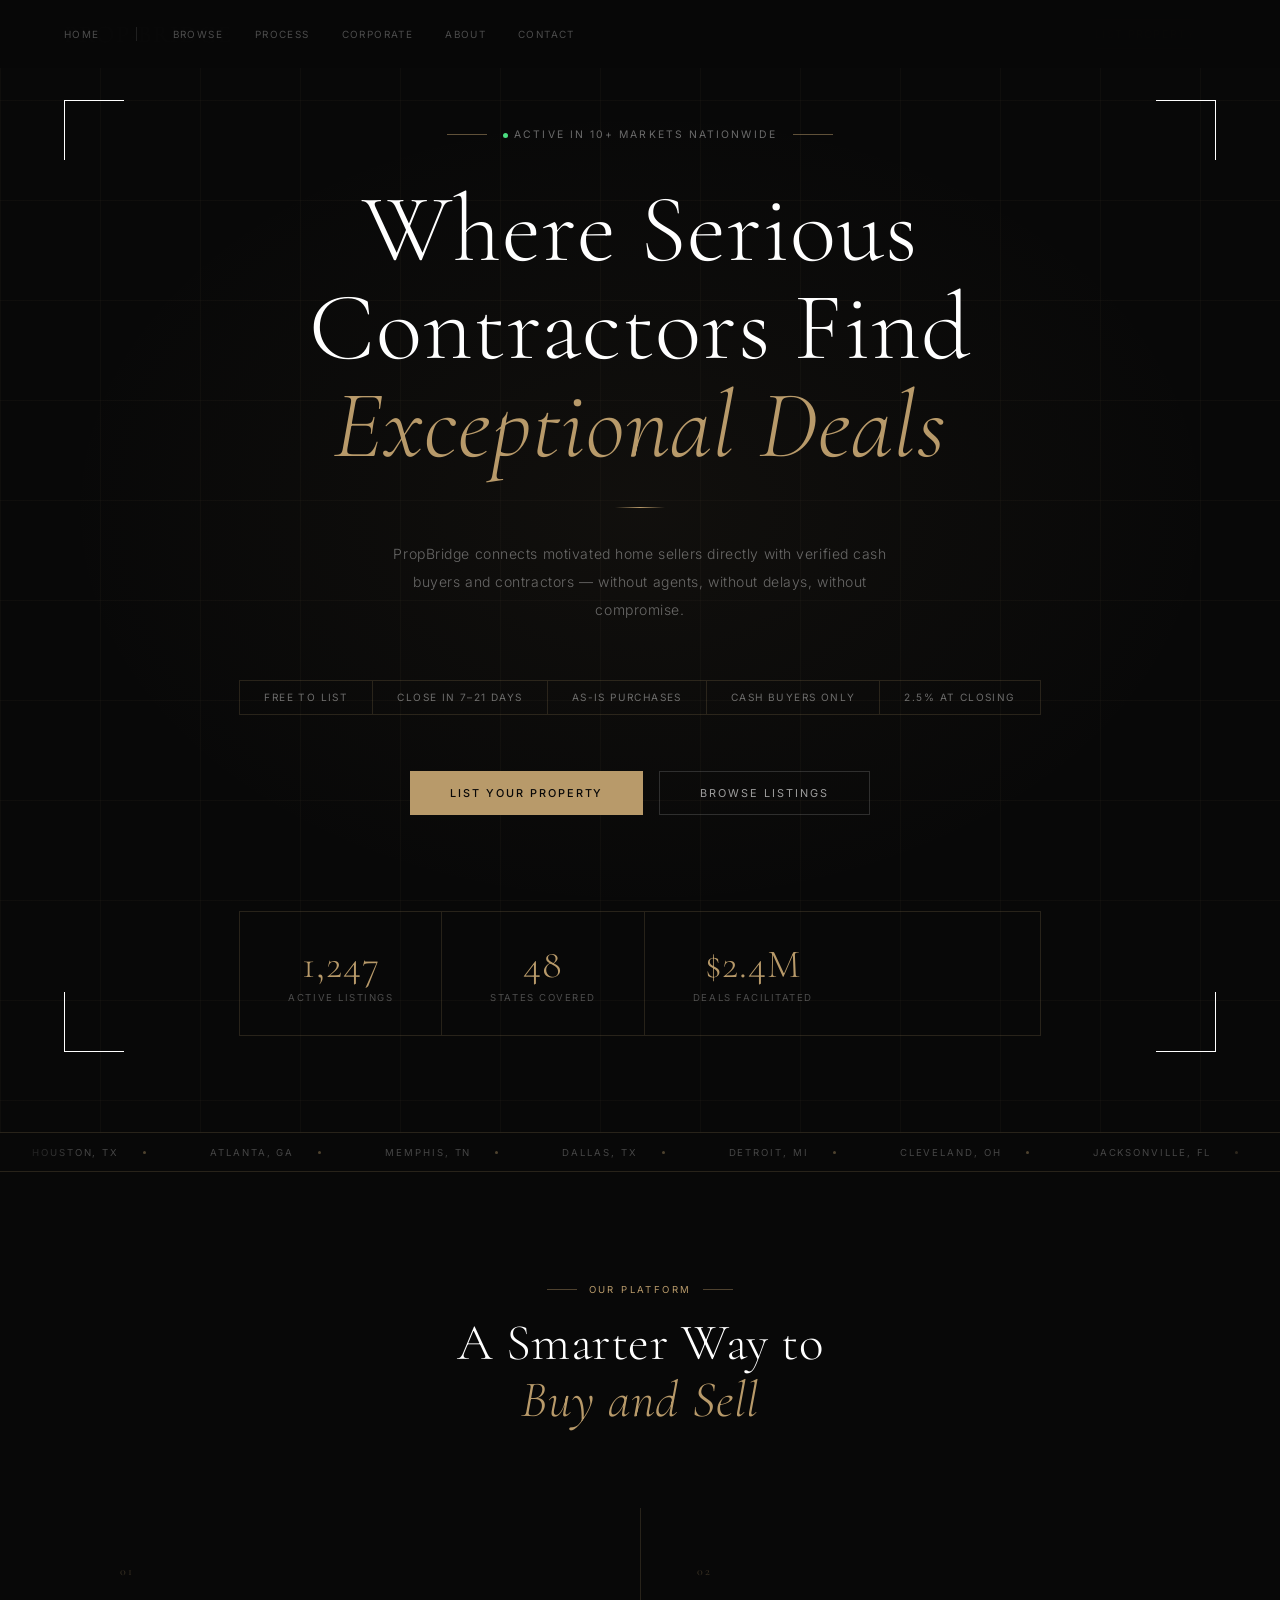
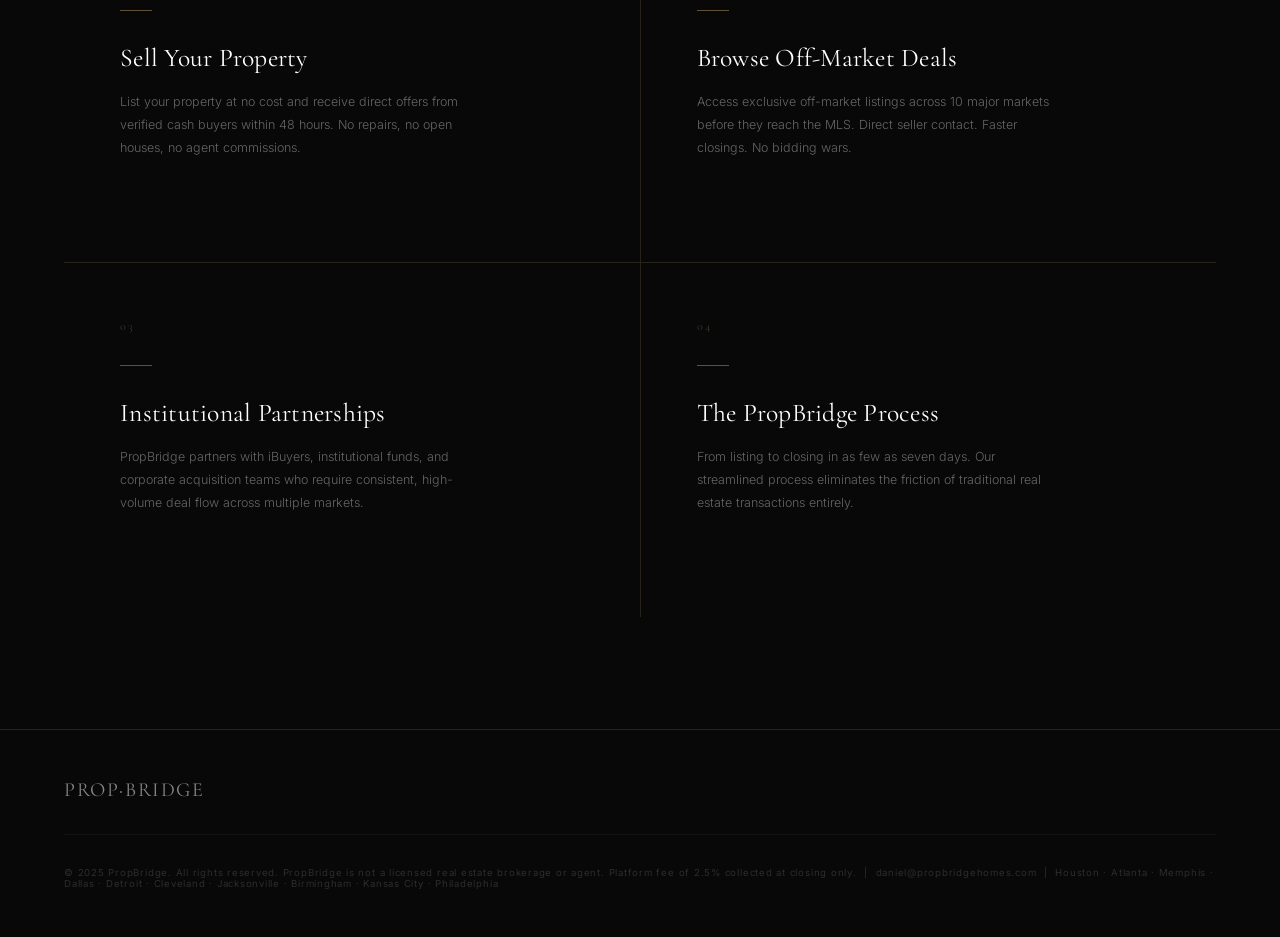
==== index.html @ faf790b8 "Add files via upload" ====
<!DOCTYPE html>
<html lang="en">
<head>
<meta charset="UTF-8">
<meta name="viewport" content="width=device-width, initial-scale=1.0">
<title>PropBridge — Off-Market Properties | Cash Buyers & Contractors</title>
<meta name="description" content="PropBridge connects motivated home sellers with verified cash buyers and contractors nationwide. No agent fees. Close in 7-21 days. Free to list.">
<link rel="icon" type="image/svg+xml" href="/favicon.svg">
<link href="https://fonts.googleapis.com/css2?family=Cormorant+Garamond:ital,wght@0,300;0,400;0,500;0,600;1,300;1,400;1,500&family=Inter:wght@300;400;500&display=swap" rel="stylesheet">
<style>
*{margin:0;padding:0;box-sizing:border-box}
:root{
  --ink:#080808;
  --ink2:#111111;
  --gold:#B89A6A;
  --gold2:#D4B483;
  --gold3:#8A6F48;
  --white:#FFFFFF;
  --offwhite:#F8F6F2;
  --stone:#E8E4DC;
  --muted:#6B6560;
  --border:rgba(184,154,106,0.18);
  --border2:rgba(255,255,255,0.07);
  --ff-h:'Cormorant Garamond',Georgia,serif;
  --ff-b:'Inter',system-ui,sans-serif;
}
html{scroll-behavior:smooth}
body{background:var(--ink);color:var(--white);font-family:var(--ff-b);overflow-x:hidden;min-height:100vh;-webkit-font-smoothing:antialiased}

/* ── NAV ─────────────────────────────────────── */
nav{position:fixed;top:0;left:0;right:0;z-index:100;height:68px;display:flex;align-items:center;padding:0 5%;background:rgba(8,8,8,0.96);backdrop-filter:blur(20px);-webkit-backdrop-filter:blur(20px)}
.nav-inner{max-width:1280px;margin:0 auto;width:100%;display:flex;align-items:center;justify-content:space-between}
.logo{font-family:var(--ff-h);font-size:1.5rem;font-weight:400;color:var(--white);letter-spacing:0.08em;text-decoration:none;text-transform:uppercase}
.logo-dot{color:var(--gold)}
.nav-links{display:flex;align-items:center;gap:0}
.nav-links a{color:rgba(255,255,255,0.45);font-size:0.68rem;font-weight:400;text-decoration:none;padding:0.5rem 1rem;letter-spacing:0.12em;text-transform:uppercase;transition:color 0.3s}
.nav-links a:hover{color:rgba(255,255,255,0.85)}
.nav-divider{width:1px;height:14px;background:rgba(255,255,255,0.1);margin:0 0.25rem}
.nav-cta{background:transparent!important;color:var(--gold)!important;border:1px solid rgba(184,154,106,0.4);padding:0.45rem 1.25rem!important;letter-spacing:0.12em!important;transition:all 0.3s!important;border-radius:0!important}
.nav-cta:hover{background:rgba(184,154,106,0.08)!important;border-color:var(--gold)!important;color:var(--gold2)!important}

/* ── HERO ─────────────────────────────────────── */
.hero{min-height:100vh;display:flex;flex-direction:column;align-items:center;justify-content:center;padding:8rem 5% 6rem;position:relative;overflow:hidden;text-align:center}
.hero-bg{position:absolute;inset:0;background:radial-gradient(ellipse 70% 55% at 50% 45%,rgba(184,154,106,0.05) 0%,transparent 65%)}
/* Subtle grid */
.hero-grid{position:absolute;inset:0;opacity:1;background-image:linear-gradient(rgba(184,154,106,0.04) 1px,transparent 1px),linear-gradient(90deg,rgba(184,154,106,0.04) 1px,transparent 1px);background-size:100px 100px}
/* Corner ornaments */
.corner{position:absolute;width:60px;height:60px;border-color:rgba(184,154,106,0.2)}
.corner-tl{top:100px;left:5%;border-top:1px solid;border-left:1px solid}
.corner-tr{top:100px;right:5%;border-top:1px solid;border-right:1px solid}
.corner-bl{bottom:80px;left:5%;border-bottom:1px solid;border-left:1px solid}
.corner-br{bottom:80px;right:5%;border-bottom:1px solid;border-right:1px solid}

.hero-content{position:relative;z-index:1;max-width:920px;margin:0 auto}
.hero-eyebrow{display:flex;align-items:center;justify-content:center;gap:16px;margin-bottom:2.5rem}
.eyebrow-line{width:40px;height:1px;background:var(--gold);opacity:0.5}
.eyebrow-text{font-size:0.65rem;font-weight:400;letter-spacing:0.2em;text-transform:uppercase;color:rgba(255,255,255,0.4)}
.live-dot{width:5px;height:5px;background:#4ade80;border-radius:50%;animation:blink 2.5s infinite;display:inline-block;margin-right:6px;vertical-align:middle}
@keyframes blink{0%,100%{opacity:1}50%{opacity:0.2}}

.hero h1{font-family:var(--ff-h);font-size:clamp(3.75rem,7.5vw,6.5rem);font-weight:300;line-height:1.02;color:var(--white);letter-spacing:0.01em;margin-bottom:2rem}
.hero h1 em{color:var(--gold);font-style:italic;font-weight:300}
.hero-rule{width:50px;height:1px;background:linear-gradient(90deg,transparent,var(--gold),transparent);margin:0 auto 2rem}
.hero-sub{font-size:0.875rem;color:rgba(255,255,255,0.38);line-height:2;max-width:520px;margin:0 auto 3.5rem;font-weight:300;letter-spacing:0.04em}

.hero-attributes{display:flex;align-items:center;justify-content:center;gap:0;margin-bottom:3.5rem;border:1px solid var(--border);display:inline-flex}
.attr{padding:0.65rem 1.5rem;font-size:0.63rem;font-weight:400;letter-spacing:0.14em;text-transform:uppercase;color:rgba(255,255,255,0.4);border-right:1px solid var(--border)}
.attr:last-child{border-right:none}

.hero-ctas{display:flex;gap:1rem;justify-content:center;flex-wrap:wrap;margin-bottom:6rem}
.btn-primary{background:var(--gold);color:var(--ink);padding:0.9rem 2.5rem;font-size:0.68rem;font-weight:500;letter-spacing:0.18em;text-transform:uppercase;border:none;cursor:pointer;font-family:var(--ff-b);transition:all 0.3s;text-decoration:none;display:inline-block}
.btn-primary:hover{background:var(--gold2)}
.btn-secondary{background:transparent;color:rgba(255,255,255,0.6);padding:0.9rem 2.5rem;font-size:0.68rem;font-weight:400;letter-spacing:0.18em;text-transform:uppercase;border:1px solid rgba(255,255,255,0.15);cursor:pointer;font-family:var(--ff-b);transition:all 0.3s;text-decoration:none;display:inline-block}
.btn-secondary:hover{color:var(--white);border-color:rgba(255,255,255,0.35)}

.hero-stats{display:flex;gap:0;border:1px solid var(--border)}
.stat{padding:2rem 3rem;border-right:1px solid var(--border);text-align:center}
.stat:last-child{border-right:none}
.stat-n{font-family:var(--ff-h);font-size:2.5rem;font-weight:300;color:var(--gold);line-height:1;letter-spacing:0.02em}
.stat-l{font-size:0.6rem;font-weight:400;letter-spacing:0.16em;text-transform:uppercase;color:rgba(255,255,255,0.28);margin-top:8px}

/* ── MARQUEE STRIP ────────────────────────────── */
.marquee-wrap{border-top:1px solid var(--border);border-bottom:1px solid var(--border);padding:0.85rem 0;overflow:hidden;position:relative}
.marquee-wrap::before,.marquee-wrap::after{content:'';position:absolute;top:0;bottom:0;width:80px;z-index:2}
.marquee-wrap::before{left:0;background:linear-gradient(90deg,var(--ink),transparent)}
.marquee-wrap::after{right:0;background:linear-gradient(-90deg,var(--ink),transparent)}
.marquee-track{display:flex;gap:0;animation:marquee 30s linear infinite;width:max-content}
@keyframes marquee{from{transform:translateX(0)}to{transform:translateX(-50%)}}
.marquee-item{padding:0 2rem;font-size:0.6rem;letter-spacing:0.2em;text-transform:uppercase;color:rgba(255,255,255,0.25);display:flex;align-items:center;gap:1.5rem;white-space:nowrap}
.marquee-sep{width:3px;height:3px;background:var(--gold);border-radius:50%;opacity:0.4}

/* ── SERVICES (replacing emoji cards) ────────── */
.services{padding:7rem 5%}
.services-inner{max-width:1280px;margin:0 auto}
.section-header{text-align:center;margin-bottom:5rem}
.section-overline{font-size:0.6rem;letter-spacing:0.25em;text-transform:uppercase;color:var(--gold);margin-bottom:1.25rem;display:flex;align-items:center;justify-content:center;gap:12px}
.section-overline::before,.section-overline::after{content:'';width:30px;height:1px;background:var(--gold);opacity:0.4}
.section-title{font-family:var(--ff-h);font-size:clamp(2.25rem,4vw,3.25rem);font-weight:300;line-height:1.1;letter-spacing:0.01em;color:var(--white)}
.section-title em{color:var(--gold);font-style:italic}

.services-grid{display:grid;grid-template-columns:repeat(2,1fr);gap:1px;background:var(--border)}
.service-card{background:var(--ink);padding:3.5rem;position:relative;overflow:hidden;transition:background 0.4s;text-decoration:none;display:block}
.service-card::before{content:'';position:absolute;top:0;left:0;right:0;height:1px;background:linear-gradient(90deg,transparent,var(--gold),transparent);opacity:0;transition:opacity 0.4s}
.service-card:hover{background:rgba(184,154,106,0.04)}
.service-card:hover::before{opacity:1}
.service-number{font-family:var(--ff-h);font-size:0.75rem;font-weight:400;letter-spacing:0.2em;color:rgba(184,154,106,0.3);margin-bottom:2rem;display:block}
.service-icon-line{width:32px;height:1px;background:var(--gold);margin-bottom:2rem;opacity:0.5;transition:width 0.4s}
.service-card:hover .service-icon-line{width:56px}
.service-card h3{font-family:var(--ff-h);font-size:1.6rem;font-weight:400;color:var(--white);margin-bottom:1rem;letter-spacing:0.01em;line-height:1.2}
.service-card p{font-size:0.78rem;color:rgba(255,255,255,0.38);line-height:1.85;font-weight:300;max-width:360px}
.service-link{display:inline-flex;align-items:center;gap:8px;margin-top:2rem;font-size:0.62rem;letter-spacing:0.18em;text-transform:uppercase;color:var(--gold);opacity:0;transform:translateX(-8px);transition:all 0.3s}
.service-card:hover .service-link{opacity:1;transform:none}
.service-link-arrow{font-size:0.7rem;transition:transform 0.3s}
.service-card:hover .service-link-arrow{transform:translateX(4px)}

/* ── FOOTER ───────────────────────────────────── */
footer{border-top:1px solid var(--border);padding:3rem 5%}
.footer-inner{max-width:1280px;margin:0 auto;display:flex;align-items:center;justify-content:space-between;flex-wrap:wrap;gap:2rem}
.footer-logo{font-family:var(--ff-h);font-size:1.25rem;font-weight:400;color:rgba(255,255,255,0.5);letter-spacing:0.08em;text-transform:uppercase}
.footer-logo span{color:var(--gold)}
.footer-nav{display:flex;gap:2rem;flex-wrap:wrap}
.footer-nav a{font-size:0.62rem;letter-spacing:0.14em;text-transform:uppercase;color:rgba(255,255,255,0.28);text-decoration:none;transition:color 0.3s}
.footer-nav a:hover{color:rgba(255,255,255,0.6)}
.footer-legal{width:100%;font-size:0.6rem;letter-spacing:0.08em;color:rgba(255,255,255,0.15);padding-top:2rem;border-top:1px solid rgba(255,255,255,0.04)}

/* ── MODAL ────────────────────────────────────── */
.overlay{display:none;position:fixed;inset:0;background:rgba(0,0,0,0.85);z-index:500;align-items:center;justify-content:center;padding:1rem;backdrop-filter:blur(4px)}
.overlay.open{display:flex}
.modal{background:var(--ink2);border:1px solid var(--border);padding:3rem;max-width:540px;width:100%;max-height:90vh;overflow-y:auto;position:relative}
.modal-header{margin-bottom:2rem;padding-bottom:1.5rem;border-bottom:1px solid var(--border)}
.modal h2{font-family:var(--ff-h);font-size:1.85rem;font-weight:300;color:var(--white);letter-spacing:0.02em;margin-bottom:0.35rem}
.modal .sub{font-size:0.72rem;color:rgba(255,255,255,0.3);letter-spacing:0.06em}
.xbtn{position:absolute;top:1.5rem;right:1.5rem;background:none;border:1px solid rgba(255,255,255,0.1);color:rgba(255,255,255,0.4);cursor:pointer;font-size:1rem;width:32px;height:32px;display:flex;align-items:center;justify-content:center;transition:all 0.2s}
.xbtn:hover{border-color:rgba(255,255,255,0.25);color:rgba(255,255,255,0.7)}
.fee-note{background:rgba(184,154,106,0.06);border-left:2px solid var(--gold);padding:0.85rem 1.1rem;margin-bottom:2rem;font-size:0.75rem;color:rgba(255,255,255,0.45);line-height:1.7;letter-spacing:0.02em}
.fee-note strong{color:var(--gold)}
.fgroup{margin-bottom:1.1rem}
.fgroup label{display:block;font-size:0.6rem;font-weight:500;text-transform:uppercase;letter-spacing:0.14em;color:rgba(255,255,255,0.3);margin-bottom:0.45rem}
.fgroup input,.fgroup select,.fgroup textarea{width:100%;padding:0.75rem 1rem;background:transparent;border:1px solid rgba(255,255,255,0.1);color:var(--white);font-family:var(--ff-b);font-size:0.82rem;font-weight:300;outline:none;transition:border-color 0.3s;letter-spacing:0.02em}
.fgroup input:focus,.fgroup select:focus,.fgroup textarea:focus{border-color:rgba(184,154,106,0.5)}
.fgroup input::placeholder{color:rgba(255,255,255,0.2)}
.fgroup select option{background:var(--ink2)}
.fgrow{display:grid;grid-template-columns:1fr 1fr;gap:0.75rem}
.modal-submit{width:100%;background:var(--gold);color:var(--ink);padding:0.9rem;font-size:0.65rem;font-weight:500;letter-spacing:0.2em;text-transform:uppercase;font-family:var(--ff-b);border:none;cursor:pointer;transition:background 0.3s;margin-top:0.5rem}
.modal-submit:hover{background:var(--gold2)}
.modal-success{display:none;text-align:center;padding:3rem 1rem}
.modal-success-line{width:40px;height:1px;background:var(--gold);margin:0 auto 2rem}
.modal-success h3{font-family:var(--ff-h);font-size:1.75rem;font-weight:300;margin-bottom:0.75rem;color:var(--white)}
.modal-success p{font-size:0.78rem;color:rgba(255,255,255,0.35);line-height:1.8;letter-spacing:0.03em}

/* ── TOAST ────────────────────────────────────── */
.toast{position:fixed;bottom:2rem;right:2rem;background:var(--ink2);border:1px solid var(--border);padding:1rem 1.25rem;z-index:999;display:none;max-width:280px}
.toast.show{display:block;animation:tin 0.3s ease}
@keyframes tin{from{transform:translateY(8px);opacity:0}to{transform:none;opacity:1}}
.toast-t{font-size:0.65rem;letter-spacing:0.1em;text-transform:uppercase;color:var(--gold);margin-bottom:4px}
.toast-m{font-size:0.7rem;color:rgba(255,255,255,0.35);font-weight:300}

/* ── RESPONSIVE ───────────────────────────────── */
@media(max-width:1024px){
  .services-grid{grid-template-columns:1fr}
  .hero-stats{flex-direction:column;border:none;gap:0}
  .stat{border-right:none;border-bottom:1px solid var(--border);padding:1.5rem 2rem}
  .stat:last-child{border-bottom:none}
}
@media(max-width:768px){
  nav{padding:0 4%}
  .nav-links a:not(.nav-cta){display:none}
  .hero{padding:7rem 4% 5rem}
  .hero h1{font-size:3rem}
  .hero-attributes{flex-wrap:wrap}
  .attr{border-right:none;border-bottom:1px solid var(--border);width:50%}
  .hero-ctas{flex-direction:column;align-items:center}
  .btn-primary,.btn-secondary{width:100%;max-width:300px;text-align:center}
  .service-card{padding:2.5rem}
  .corner{display:none}
  .fgrow{grid-template-columns:1fr}
  .footer-inner{flex-direction:column;gap:1.5rem}
}
</style>
</head>
<body>

<nav>
  <div class="nav-inner">
    <a href="/" class="logo">Prop<span class="logo-dot">·</span>Bridge</a>
        <div class="nav-links">
      <a href="/" class="active">Home</a>
      <div class="nav-divider"></div>
      <a href="/listings.html">Listings</a>
      <div class="nav-divider"></div>
      <a href="/how.html">How It Works</a>
      <div class="nav-divider"></div>
      <a href="/corporate.html">Corporate</a>
      <div class="nav-divider"></div>
      <a href="/about.html">About</a>
      <div class="nav-divider"></div>
      <a href="/contact.html">Contact</a>
      <div class="nav-divider"></div>
      <a href="#" onclick="openModal();return false" class="nav-cta">List Property</a>
    </div>
  </div>
</nav>

<section class="hero">
  <div class="hero-bg"></div>
  <div class="hero-grid"></div>
  <div class="corner corner-tl"></div>
  <div class="corner corner-tr"></div>
  <div class="corner corner-bl"></div>
  <div class="corner corner-br"></div>

  <div class="hero-content">
    <div class="hero-eyebrow">
      <div class="eyebrow-line"></div>
      <span class="eyebrow-text"><span class="live-dot"></span>Active in 10+ markets nationwide</span>
      <div class="eyebrow-line"></div>
    </div>

    <h1>Where Serious<br>Contractors Find<br><em>Exceptional Deals</em></h1>

    <div class="hero-rule"></div>

    <p class="hero-sub">PropBridge connects motivated home sellers directly with verified cash buyers and contractors — without agents, without delays, without compromise.</p>

    <div class="hero-attributes">
      <div class="attr">Free to list</div>
      <div class="attr">Close in 7–21 days</div>
      <div class="attr">As-is purchases</div>
      <div class="attr">Cash buyers only</div>
      <div class="attr">2.5% at closing</div>
    </div>

    <div class="hero-ctas">
      <button class="btn-primary" onclick="openModal()">List Your Property</button>
      <a href="/listings.html" class="btn-secondary">Browse Listings</a>
    </div>

    <div class="hero-stats">
      <div class="stat"><div class="stat-n" id="c1">0</div><div class="stat-l">Active Listings</div></div>
      <div class="stat"><div class="stat-n" id="c2">0</div><div class="stat-l">States Covered</div></div>
      <div class="stat"><div class="stat-n" id="c3">$0</div><div class="stat-l">Deals Facilitated</div></div>
    </div>
  </div>
</section>

<!-- MARKETS MARQUEE -->
<div class="marquee-wrap">
  <div class="marquee-track">
    <div class="marquee-item">Houston, TX<span class="marquee-sep"></span></div>
    <div class="marquee-item">Atlanta, GA<span class="marquee-sep"></span></div>
    <div class="marquee-item">Memphis, TN<span class="marquee-sep"></span></div>
    <div class="marquee-item">Dallas, TX<span class="marquee-sep"></span></div>
    <div class="marquee-item">Detroit, MI<span class="marquee-sep"></span></div>
    <div class="marquee-item">Cleveland, OH<span class="marquee-sep"></span></div>
    <div class="marquee-item">Jacksonville, FL<span class="marquee-sep"></span></div>
    <div class="marquee-item">Birmingham, AL<span class="marquee-sep"></span></div>
    <div class="marquee-item">Kansas City, MO<span class="marquee-sep"></span></div>
    <div class="marquee-item">Philadelphia, PA<span class="marquee-sep"></span></div>
    <!-- duplicate for seamless loop -->
    <div class="marquee-item">Houston, TX<span class="marquee-sep"></span></div>
    <div class="marquee-item">Atlanta, GA<span class="marquee-sep"></span></div>
    <div class="marquee-item">Memphis, TN<span class="marquee-sep"></span></div>
    <div class="marquee-item">Dallas, TX<span class="marquee-sep"></span></div>
    <div class="marquee-item">Detroit, MI<span class="marquee-sep"></span></div>
    <div class="marquee-item">Cleveland, OH<span class="marquee-sep"></span></div>
    <div class="marquee-item">Jacksonville, FL<span class="marquee-sep"></span></div>
    <div class="marquee-item">Birmingham, AL<span class="marquee-sep"></span></div>
    <div class="marquee-item">Kansas City, MO<span class="marquee-sep"></span></div>
    <div class="marquee-item">Philadelphia, PA<span class="marquee-sep"></span></div>
  </div>
</div>

<!-- SERVICES -->
<section class="services">
  <div class="services-inner">
    <div class="section-header">
      <div class="section-overline">Our Platform</div>
      <h2 class="section-title">A Smarter Way to<br><em>Buy and Sell</em></h2>
    </div>

    <div class="services-grid">
      <a href="#" onclick="openModal();return false" class="service-card">
        <span class="service-number">01</span>
        <div class="service-icon-line"></div>
        <h3>Sell Your Property</h3>
        <p>List your property at no cost and receive direct offers from verified cash buyers within 48 hours. No repairs, no open houses, no agent commissions.</p>
        <span class="service-link">Begin listing <span class="service-link-arrow">→</span></span>
      </a>

      <a href="/listings.html" class="service-card">
        <span class="service-number">02</span>
        <div class="service-icon-line"></div>
        <h3>Browse Off-Market Deals</h3>
        <p>Access exclusive off-market listings across 10 major markets before they reach the MLS. Direct seller contact. Faster closings. No bidding wars.</p>
        <span class="service-link">View listings <span class="service-link-arrow">→</span></span>
      </a>

      <a href="/corporate.html" class="service-card">
        <span class="service-number">03</span>
        <div class="service-icon-line"></div>
        <h3>Institutional Partnerships</h3>
        <p>PropBridge partners with iBuyers, institutional funds, and corporate acquisition teams who require consistent, high-volume deal flow across multiple markets.</p>
        <span class="service-link">Explore partnership <span class="service-link-arrow">→</span></span>
      </a>

      <a href="/how.html" class="service-card">
        <span class="service-number">04</span>
        <div class="service-icon-line"></div>
        <h3>The PropBridge Process</h3>
        <p>From listing to closing in as few as seven days. Our streamlined process eliminates the friction of traditional real estate transactions entirely.</p>
        <span class="service-link">Learn more <span class="service-link-arrow">→</span></span>
      </a>
    </div>
  </div>
</section>

<footer>
  <div class="footer-inner">
    <div class="footer-logo">Prop<span>·</span>Bridge</div>
    <nav class="footer-nav">
      <a href="/" class="active">Home</a>
      <div class="nav-divider"></div>
      <a href="/listings.html">Browse</a>
      <a href="/how.html">Process</a>
      <a href="/corporate.html">Corporate</a>
      <a href="/about.html">About</a>
      <a href="/contact.html">Contact</a>
    </nav>
    <p class="footer-legal">© 2025 PropBridge. All rights reserved. PropBridge is not a licensed real estate brokerage or agent. Platform fee of 2.5% collected at closing only. &nbsp;|&nbsp; daniel@propbridgehomes.com &nbsp;|&nbsp; Houston · Atlanta · Memphis · Dallas · Detroit · Cleveland · Jacksonville · Birmingham · Kansas City · Philadelphia</p>
  </div>
</footer>

<!-- MODAL -->
<div class="overlay" id="smodal">
  <div class="modal">
    <button class="xbtn" onclick="closeModal()">×</button>
    <div id="sform">
      <div class="modal-header">
        <h2>List Your Property</h2>
        <p class="sub">Complimentary listing · Cash buyers notified within 24 hours</p>
      </div>
      <div class="fee-note">PropBridge charges <strong>no upfront fee</strong>. Our <strong>2.5% platform fee</strong> is collected at closing only — significantly below traditional agent commissions.</div>
      <div class="fgroup"><label>Full Name</label><input type="text" id="sn" placeholder="Your name"></div>
      <div class="fgroup"><label>Email Address</label><input type="email" id="se" placeholder="your@email.com"></div>
      <div class="fgroup"><label>Phone Number</label><input type="tel" id="sp" placeholder="(555) 000-0000"></div>
      <div class="fgroup"><label>Property Address</label><input type="text" id="sa" placeholder="123 Main St, Houston, TX 77001"></div>
      <div class="fgrow">
        <div class="fgroup"><label>Asking Price</label><input type="text" id="sq" placeholder="$250,000"></div>
        <div class="fgroup"><label>Property Type</label>
          <select id="st"><option value="single_family">Single Family Home</option><option value="apartment_complex">Apartment Complex</option><option value="duplex">Duplex / Triplex</option><option value="multi_family">Multi-Family</option><option value="condo">Condo / Townhouse</option><option value="land">Land / Lot</option><option value="commercial">Commercial</option></select>
        </div>
      </div>
      <div class="fgrow">
        <div class="fgroup"><label>Bedrooms</label><input type="number" id="sb" placeholder="3" min="0"></div>
        <div class="fgroup"><label>Bathrooms</label><input type="number" id="sba" placeholder="2" min="0" step="0.5"></div>
      </div>
      <div class="fgroup"><label>Selling Timeline</label>
        <select id="stl"><option value="asap">As Soon As Possible</option><option value="1_3_months">1–3 Months</option><option value="3_6_months">3–6 Months</option><option value="flexible">Flexible</option></select>
      </div>
      <div class="fgroup"><label>Additional Notes</label><textarea id="sno" rows="2" placeholder="Property condition, reason for selling, any relevant details..."></textarea></div>
      <button class="modal-submit" id="sbtn" onclick="submitListing()">Submit Listing</button>
    </div>
    <div class="modal-success" id="ssucc">
      <div class="modal-success-line"></div>
      <h3>Listing Received</h3>
      <p>Your property is now live on PropBridge. Verified cash buyers in your area have been notified. Expect inquiries within 24–48 hours.</p>
    </div>
  </div>
</div>

<div class="toast" id="toast"><div class="toast-t" id="tt"></div><div class="toast-m" id="tm"></div></div>

<script>
const BE='https://propbridge-backend-production.up.railway.app';

function num(el,target,prefix=''){
  let c=0,i=target/60;
  const t=setInterval(()=>{
    c=Math.min(c+i,target);
    if(prefix==='$'){el.textContent=c>=1e6?'$'+(c/1e6).toFixed(1)+'M':c>=1e3?'$'+Math.floor(c/1e3)+'K':'$'+Math.floor(c)}
    else{el.textContent=Math.floor(c).toLocaleString()}
    if(c>=target)clearInterval(t);
  },16);
}

function openModal(){document.getElementById('smodal').classList.add('open')}
function closeModal(){document.getElementById('smodal').classList.remove('open')}
document.getElementById('smodal').addEventListener('click',e=>{if(e.target===document.getElementById('smodal'))closeModal()});

async function submitListing(){
  const n=document.getElementById('sn').value.trim();
  const e=document.getElementById('se').value.trim();
  const a=document.getElementById('sa').value.trim();
  const p=document.getElementById('sq').value.replace(/[^0-9]/g,'');
  if(!n||!e||!a||!p){alert('Please complete all required fields.');return}
  const btn=document.getElementById('sbtn');btn.textContent='Submitting...';btn.disabled=true;
  const pts=a.split(',');
  try{await fetch(BE+'/api/listings',{method:'POST',headers:{'Content-Type':'application/json'},body:JSON.stringify({seller_name:n,seller_email:e,seller_phone:document.getElementById('sp').value,address:pts[0]?.trim()||a,city:pts[1]?.trim()||'',state:pts[2]?.trim().split(' ')[0]||'',zip:pts[2]?.trim().split(' ')[1]||'',price:p,property_type:document.getElementById('st').value,bedrooms:document.getElementById('sb').value,bathrooms:document.getElementById('sba').value,timeline:document.getElementById('stl').value,notes:document.getElementById('sno').value})})}catch(err){}
  document.getElementById('sform').style.display='none';
  document.getElementById('ssucc').style.display='block';
}

const toasts=[
  {t:'New Listing · Houston, TX',m:'3BR motivated seller — $178,000'},
  {t:'Contractor Registered · Atlanta',m:'Cash buyer seeking fix & flip opportunities'},
  {t:'Transaction Closed · Memphis',m:'PropBridge facilitated a $195,000 closing'},
  {t:'New Listing · Dallas, TX',m:'4BR as-is property — immediate timeline'},
  {t:'Offer Submitted · Cleveland',m:'Verified buyer made offer on Pine St property'},
];
let ti=0;
function showToast(){
  const t=toasts[ti++%toasts.length];
  document.getElementById('tt').textContent=t.t;
  document.getElementById('tm').textContent=t.m;
  const el=document.getElementById('toast');
  el.classList.add('show');
  setTimeout(()=>el.classList.remove('show'),5000);
}

window.addEventListener('load',()=>{
  num(document.getElementById('c1'),1247);
  num(document.getElementById('c2'),48);
  num(document.getElementById('c3'),2400000,'$');
  setTimeout(()=>{showToast();setInterval(showToast,22000)},8000);
});
</script>
</body>
</html>
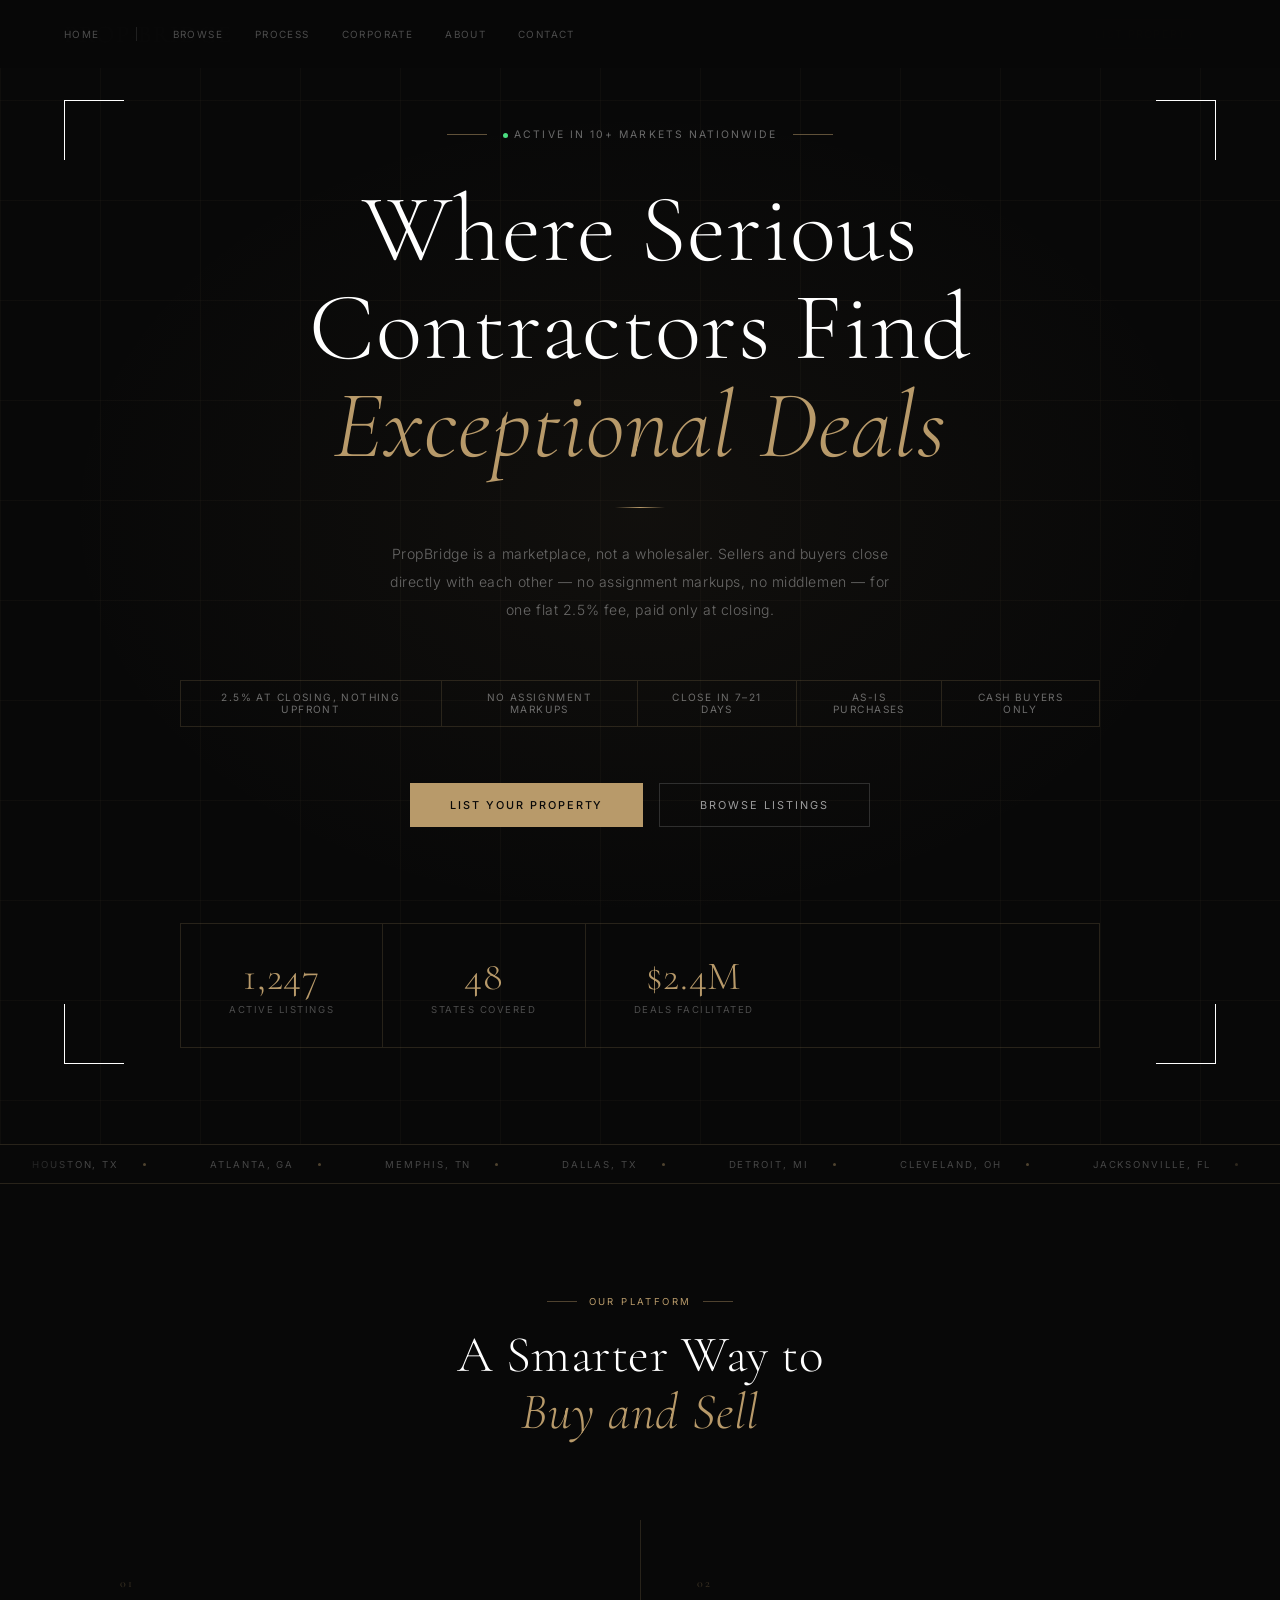
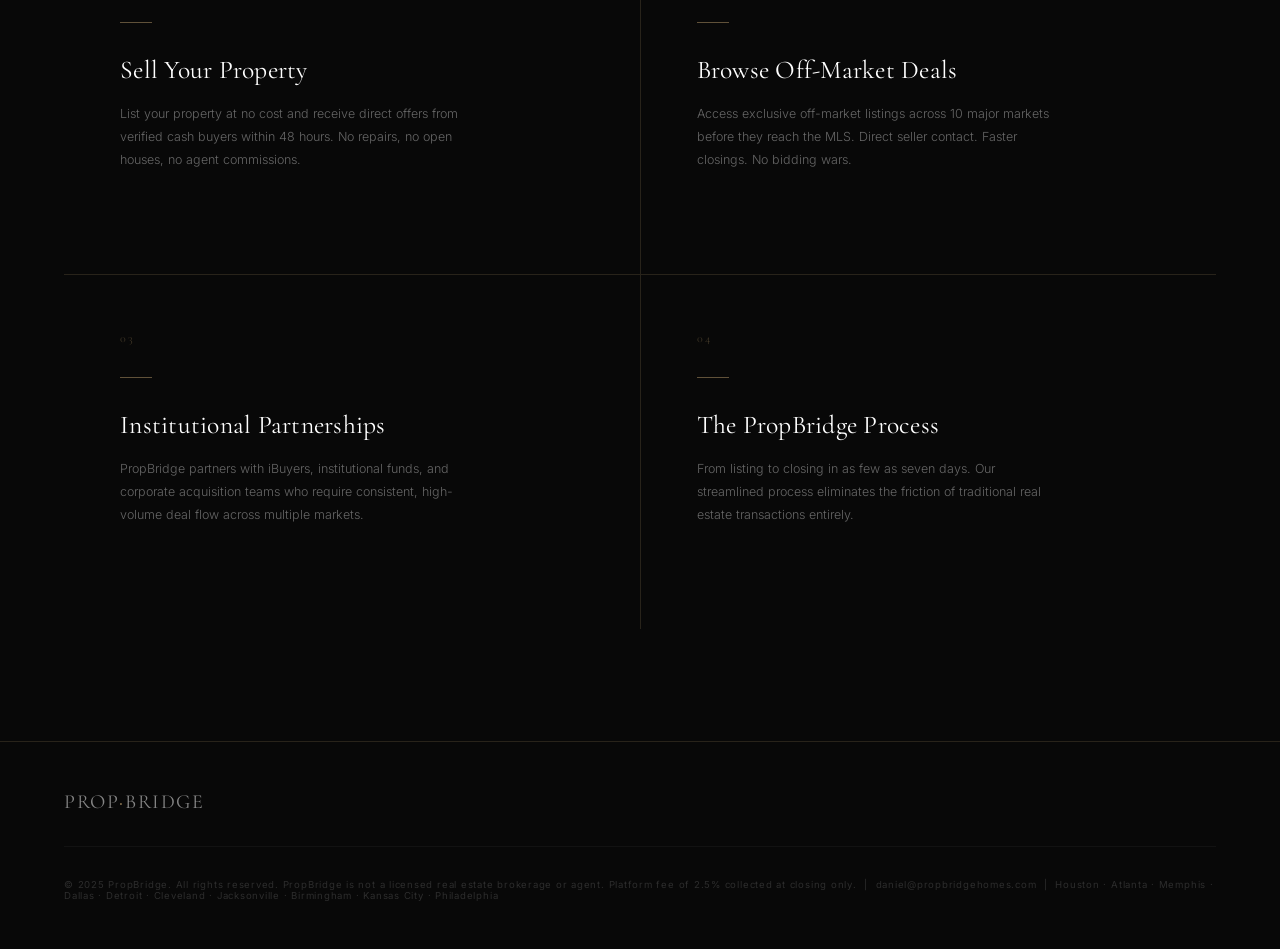
==== commit df4f7896: "Add files via upload" ====
--- a/index.html
+++ b/index.html
@@ -123,30 +123,6 @@
 .footer-nav a:hover{color:rgba(255,255,255,0.6)}
 .footer-legal{width:100%;font-size:0.6rem;letter-spacing:0.08em;color:rgba(255,255,255,0.15);padding-top:2rem;border-top:1px solid rgba(255,255,255,0.04)}
 
-/* ── MODAL ────────────────────────────────────── */
-.overlay{display:none;position:fixed;inset:0;background:rgba(0,0,0,0.85);z-index:500;align-items:center;justify-content:center;padding:1rem;backdrop-filter:blur(4px)}
-.overlay.open{display:flex}
-.modal{background:var(--ink2);border:1px solid var(--border);padding:3rem;max-width:540px;width:100%;max-height:90vh;overflow-y:auto;position:relative}
-.modal-header{margin-bottom:2rem;padding-bottom:1.5rem;border-bottom:1px solid var(--border)}
-.modal h2{font-family:var(--ff-h);font-size:1.85rem;font-weight:300;color:var(--white);letter-spacing:0.02em;margin-bottom:0.35rem}
-.modal .sub{font-size:0.72rem;color:rgba(255,255,255,0.3);letter-spacing:0.06em}
-.xbtn{position:absolute;top:1.5rem;right:1.5rem;background:none;border:1px solid rgba(255,255,255,0.1);color:rgba(255,255,255,0.4);cursor:pointer;font-size:1rem;width:32px;height:32px;display:flex;align-items:center;justify-content:center;transition:all 0.2s}
-.xbtn:hover{border-color:rgba(255,255,255,0.25);color:rgba(255,255,255,0.7)}
-.fee-note{background:rgba(184,154,106,0.06);border-left:2px solid var(--gold);padding:0.85rem 1.1rem;margin-bottom:2rem;font-size:0.75rem;color:rgba(255,255,255,0.45);line-height:1.7;letter-spacing:0.02em}
-.fee-note strong{color:var(--gold)}
-.fgroup{margin-bottom:1.1rem}
-.fgroup label{display:block;font-size:0.6rem;font-weight:500;text-transform:uppercase;letter-spacing:0.14em;color:rgba(255,255,255,0.3);margin-bottom:0.45rem}
-.fgroup input,.fgroup select,.fgroup textarea{width:100%;padding:0.75rem 1rem;background:transparent;border:1px solid rgba(255,255,255,0.1);color:var(--white);font-family:var(--ff-b);font-size:0.82rem;font-weight:300;outline:none;transition:border-color 0.3s;letter-spacing:0.02em}
-.fgroup input:focus,.fgroup select:focus,.fgroup textarea:focus{border-color:rgba(184,154,106,0.5)}
-.fgroup input::placeholder{color:rgba(255,255,255,0.2)}
-.fgroup select option{background:var(--ink2)}
-.fgrow{display:grid;grid-template-columns:1fr 1fr;gap:0.75rem}
-.modal-submit{width:100%;background:var(--gold);color:var(--ink);padding:0.9rem;font-size:0.65rem;font-weight:500;letter-spacing:0.2em;text-transform:uppercase;font-family:var(--ff-b);border:none;cursor:pointer;transition:background 0.3s;margin-top:0.5rem}
-.modal-submit:hover{background:var(--gold2)}
-.modal-success{display:none;text-align:center;padding:3rem 1rem}
-.modal-success-line{width:40px;height:1px;background:var(--gold);margin:0 auto 2rem}
-.modal-success h3{font-family:var(--ff-h);font-size:1.75rem;font-weight:300;margin-bottom:0.75rem;color:var(--white)}
-.modal-success p{font-size:0.78rem;color:rgba(255,255,255,0.35);line-height:1.8;letter-spacing:0.03em}
 
 /* ── TOAST ────────────────────────────────────── */
 .toast{position:fixed;bottom:2rem;right:2rem;background:var(--ink2);border:1px solid var(--border);padding:1rem 1.25rem;z-index:999;display:none;max-width:280px}
@@ -177,6 +153,7 @@
   .footer-inner{flex-direction:column;gap:1.5rem}
 }
 </style>
+<link rel="stylesheet" href="/modal.css">
 </head>
 <body>
 
@@ -220,14 +197,14 @@
 
     <div class="hero-rule"></div>
 
-    <p class="hero-sub">PropBridge connects motivated home sellers directly with verified cash buyers and contractors — without agents, without delays, without compromise.</p>
+    <p class="hero-sub">PropBridge is a marketplace, not a wholesaler. Sellers and buyers close directly with each other — no assignment markups, no middlemen — for one flat 2.5% fee, paid only at closing.</p>
 
     <div class="hero-attributes">
-      <div class="attr">Free to list</div>
+      <div class="attr">2.5% at closing, nothing upfront</div>
+      <div class="attr">No assignment markups</div>
       <div class="attr">Close in 7–21 days</div>
       <div class="attr">As-is purchases</div>
       <div class="attr">Cash buyers only</div>
-      <div class="attr">2.5% at closing</div>
     </div>
 
     <div class="hero-ctas">
@@ -330,49 +307,10 @@
   </div>
 </footer>
 
-<!-- MODAL -->
-<div class="overlay" id="smodal">
-  <div class="modal">
-    <button class="xbtn" onclick="closeModal()">×</button>
-    <div id="sform">
-      <div class="modal-header">
-        <h2>List Your Property</h2>
-        <p class="sub">Complimentary listing · Cash buyers notified within 24 hours</p>
-      </div>
-      <div class="fee-note">PropBridge charges <strong>no upfront fee</strong>. Our <strong>2.5% platform fee</strong> is collected at closing only — significantly below traditional agent commissions.</div>
-      <div class="fgroup"><label>Full Name</label><input type="text" id="sn" placeholder="Your name"></div>
-      <div class="fgroup"><label>Email Address</label><input type="email" id="se" placeholder="your@email.com"></div>
-      <div class="fgroup"><label>Phone Number</label><input type="tel" id="sp" placeholder="(555) 000-0000"></div>
-      <div class="fgroup"><label>Property Address</label><input type="text" id="sa" placeholder="123 Main St, Houston, TX 77001"></div>
-      <div class="fgrow">
-        <div class="fgroup"><label>Asking Price</label><input type="text" id="sq" placeholder="$250,000"></div>
-        <div class="fgroup"><label>Property Type</label>
-          <select id="st"><option value="single_family">Single Family Home</option><option value="apartment_complex">Apartment Complex</option><option value="duplex">Duplex / Triplex</option><option value="multi_family">Multi-Family</option><option value="condo">Condo / Townhouse</option><option value="land">Land / Lot</option><option value="commercial">Commercial</option></select>
-        </div>
-      </div>
-      <div class="fgrow">
-        <div class="fgroup"><label>Bedrooms</label><input type="number" id="sb" placeholder="3" min="0"></div>
-        <div class="fgroup"><label>Bathrooms</label><input type="number" id="sba" placeholder="2" min="0" step="0.5"></div>
-      </div>
-      <div class="fgroup"><label>Selling Timeline</label>
-        <select id="stl"><option value="asap">As Soon As Possible</option><option value="1_3_months">1–3 Months</option><option value="3_6_months">3–6 Months</option><option value="flexible">Flexible</option></select>
-      </div>
-      <div class="fgroup"><label>Additional Notes</label><textarea id="sno" rows="2" placeholder="Property condition, reason for selling, any relevant details..."></textarea></div>
-      <button class="modal-submit" id="sbtn" onclick="submitListing()">Submit Listing</button>
-    </div>
-    <div class="modal-success" id="ssucc">
-      <div class="modal-success-line"></div>
-      <h3>Listing Received</h3>
-      <p>Your property is now live on PropBridge. Verified cash buyers in your area have been notified. Expect inquiries within 24–48 hours.</p>
-    </div>
-  </div>
-</div>
-
 <div class="toast" id="toast"><div class="toast-t" id="tt"></div><div class="toast-m" id="tm"></div></div>
 
+<script src="/modal.js"></script>
 <script>
-const BE='https://propbridge-backend-production.up.railway.app';
-
 function num(el,target,prefix=''){
   let c=0,i=target/60;
   const t=setInterval(()=>{
@@ -381,23 +319,6 @@
     else{el.textContent=Math.floor(c).toLocaleString()}
     if(c>=target)clearInterval(t);
   },16);
-}
-
-function openModal(){document.getElementById('smodal').classList.add('open')}
-function closeModal(){document.getElementById('smodal').classList.remove('open')}
-document.getElementById('smodal').addEventListener('click',e=>{if(e.target===document.getElementById('smodal'))closeModal()});
-
-async function submitListing(){
-  const n=document.getElementById('sn').value.trim();
-  const e=document.getElementById('se').value.trim();
-  const a=document.getElementById('sa').value.trim();
-  const p=document.getElementById('sq').value.replace(/[^0-9]/g,'');
-  if(!n||!e||!a||!p){alert('Please complete all required fields.');return}
-  const btn=document.getElementById('sbtn');btn.textContent='Submitting...';btn.disabled=true;
-  const pts=a.split(',');
-  try{await fetch(BE+'/api/listings',{method:'POST',headers:{'Content-Type':'application/json'},body:JSON.stringify({seller_name:n,seller_email:e,seller_phone:document.getElementById('sp').value,address:pts[0]?.trim()||a,city:pts[1]?.trim()||'',state:pts[2]?.trim().split(' ')[0]||'',zip:pts[2]?.trim().split(' ')[1]||'',price:p,property_type:document.getElementById('st').value,bedrooms:document.getElementById('sb').value,bathrooms:document.getElementById('sba').value,timeline:document.getElementById('stl').value,notes:document.getElementById('sno').value})})}catch(err){}
-  document.getElementById('sform').style.display='none';
-  document.getElementById('ssucc').style.display='block';
 }
 
 const toasts=[
--- a/modal.css
+++ b/modal.css
@@ -0,0 +1,24 @@
+/* ── PROPBRIDGE SHARED MODAL ────────────────────────────────────── */
+.overlay{display:none;position:fixed;inset:0;background:rgba(0,0,0,0.85);z-index:500;align-items:center;justify-content:center;padding:1rem;backdrop-filter:blur(4px)}
+.overlay.open{display:flex}
+.modal{background:var(--ink2);border:1px solid var(--border);padding:3rem;max-width:540px;width:100%;max-height:90vh;overflow-y:auto;position:relative}
+.modal-header{margin-bottom:2rem;padding-bottom:1.5rem;border-bottom:1px solid var(--border)}
+.modal h2{font-family:var(--ff-h);font-size:1.85rem;font-weight:300;color:var(--white);letter-spacing:0.02em;margin-bottom:0.35rem}
+.modal .sub{font-size:0.72rem;color:rgba(255,255,255,0.3);letter-spacing:0.06em}
+.xbtn{position:absolute;top:1.5rem;right:1.5rem;background:none;border:1px solid rgba(255,255,255,0.1);color:rgba(255,255,255,0.4);cursor:pointer;font-size:1rem;width:32px;height:32px;display:flex;align-items:center;justify-content:center;transition:all 0.2s}
+.xbtn:hover{border-color:rgba(255,255,255,0.25);color:rgba(255,255,255,0.7)}
+.fee-note{background:rgba(184,154,106,0.06);border-left:2px solid var(--gold);padding:0.85rem 1.1rem;margin-bottom:2rem;font-size:0.75rem;color:rgba(255,255,255,0.45);line-height:1.7;letter-spacing:0.02em}
+.fee-note strong{color:var(--gold)}
+.fgroup{margin-bottom:1.1rem}
+.fgroup label{display:block;font-size:0.6rem;font-weight:500;text-transform:uppercase;letter-spacing:0.14em;color:rgba(255,255,255,0.3);margin-bottom:0.45rem}
+.fgroup input,.fgroup select,.fgroup textarea{width:100%;padding:0.75rem 1rem;background:transparent;border:1px solid rgba(255,255,255,0.1);color:var(--white);font-family:var(--ff-b);font-size:0.82rem;font-weight:300;outline:none;transition:border-color 0.3s;letter-spacing:0.02em}
+.fgroup input:focus,.fgroup select:focus,.fgroup textarea:focus{border-color:rgba(184,154,106,0.5)}
+.fgroup input::placeholder{color:rgba(255,255,255,0.2)}
+.fgroup select option{background:var(--ink2)}
+.fgrow{display:grid;grid-template-columns:1fr 1fr;gap:0.75rem}
+.modal-submit{width:100%;background:var(--gold);color:var(--ink);padding:0.9rem;font-size:0.65rem;font-weight:500;letter-spacing:0.2em;text-transform:uppercase;font-family:var(--ff-b);border:none;cursor:pointer;transition:background 0.3s;margin-top:0.5rem}
+.modal-submit:hover{background:var(--gold2)}
+.modal-success{display:none;text-align:center;padding:3rem 1rem}
+.modal-success-line{width:40px;height:1px;background:var(--gold);margin:0 auto 2rem}
+.modal-success h3{font-family:var(--ff-h);font-size:1.75rem;font-weight:300;margin-bottom:0.75rem;color:var(--white)}
+.modal-success p{font-size:0.78rem;color:rgba(255,255,255,0.35);line-height:1.8;letter-spacing:0.03em}
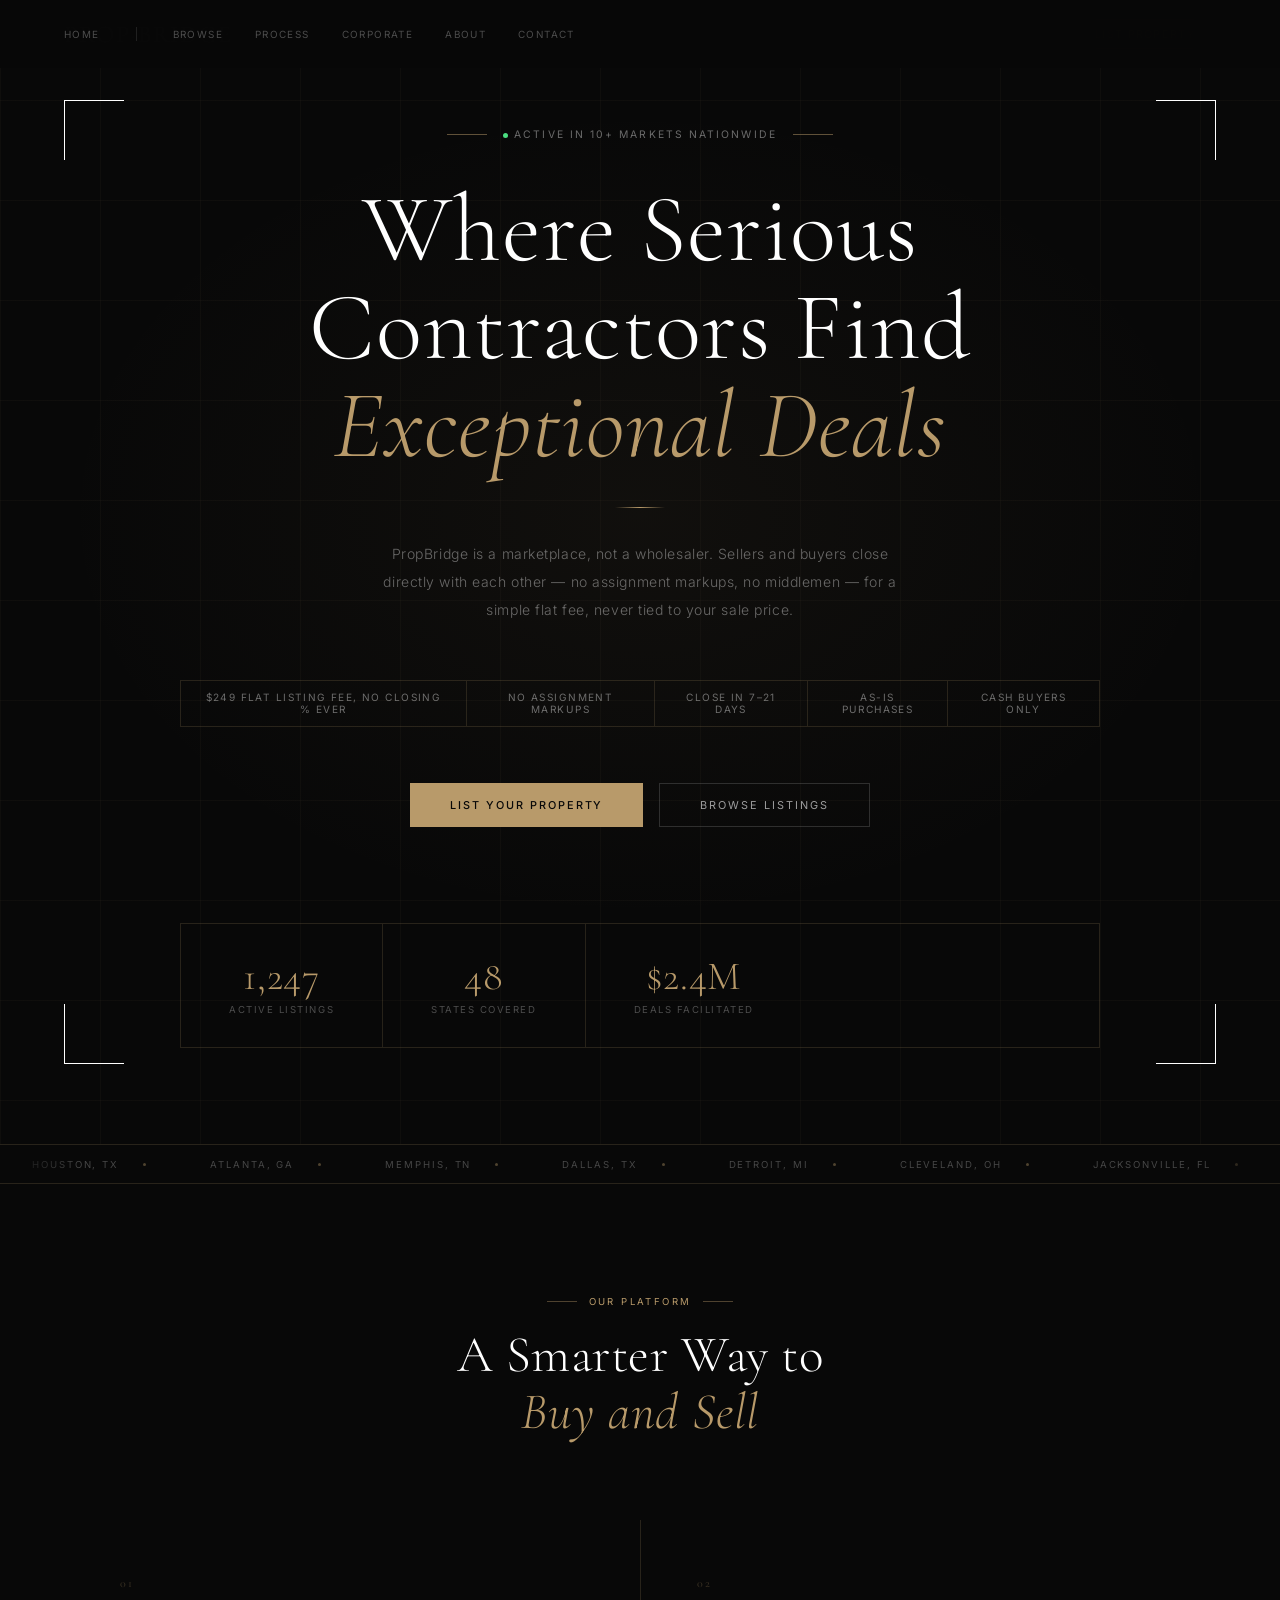
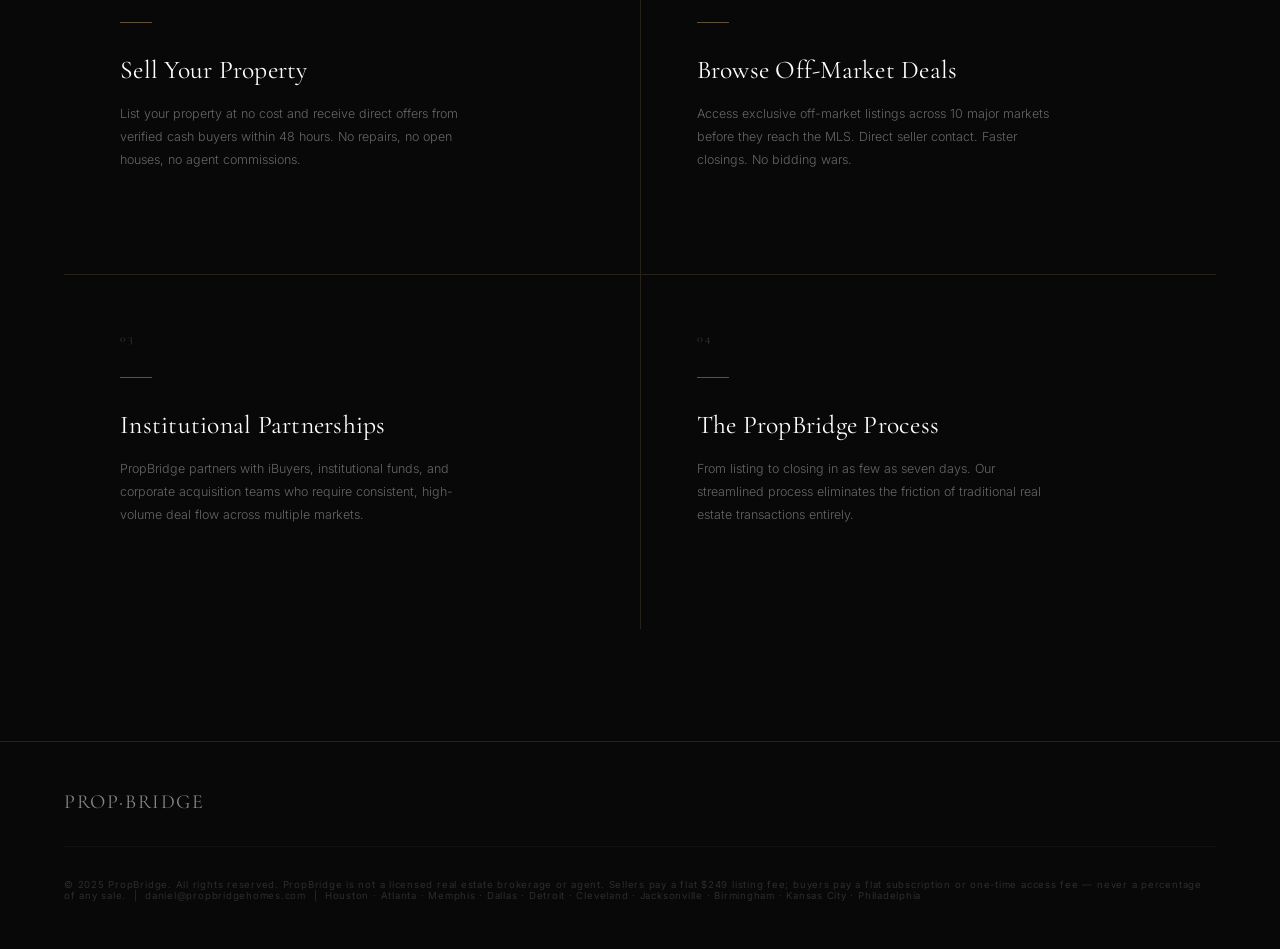
==== commit ef44c048: "Add files via upload" ====
--- a/index.html
+++ b/index.html
@@ -197,10 +197,10 @@
 
     <div class="hero-rule"></div>
 
-    <p class="hero-sub">PropBridge is a marketplace, not a wholesaler. Sellers and buyers close directly with each other — no assignment markups, no middlemen — for one flat 2.5% fee, paid only at closing.</p>
+    <p class="hero-sub">PropBridge is a marketplace, not a wholesaler. Sellers and buyers close directly with each other — no assignment markups, no middlemen — for a simple flat fee, never tied to your sale price.</p>
 
     <div class="hero-attributes">
-      <div class="attr">2.5% at closing, nothing upfront</div>
+      <div class="attr">$249 flat listing fee, no closing % ever</div>
       <div class="attr">No assignment markups</div>
       <div class="attr">Close in 7–21 days</div>
       <div class="attr">As-is purchases</div>
@@ -303,7 +303,7 @@
       <a href="/about.html">About</a>
       <a href="/contact.html">Contact</a>
     </nav>
-    <p class="footer-legal">© 2025 PropBridge. All rights reserved. PropBridge is not a licensed real estate brokerage or agent. Platform fee of 2.5% collected at closing only. &nbsp;|&nbsp; daniel@propbridgehomes.com &nbsp;|&nbsp; Houston · Atlanta · Memphis · Dallas · Detroit · Cleveland · Jacksonville · Birmingham · Kansas City · Philadelphia</p>
+    <p class="footer-legal">© 2025 PropBridge. All rights reserved. PropBridge is not a licensed real estate brokerage or agent. Sellers pay a flat $249 listing fee; buyers pay a flat subscription or one-time access fee — never a percentage of any sale. &nbsp;|&nbsp; daniel@propbridgehomes.com &nbsp;|&nbsp; Houston · Atlanta · Memphis · Dallas · Detroit · Cleveland · Jacksonville · Birmingham · Kansas City · Philadelphia</p>
   </div>
 </footer>
 
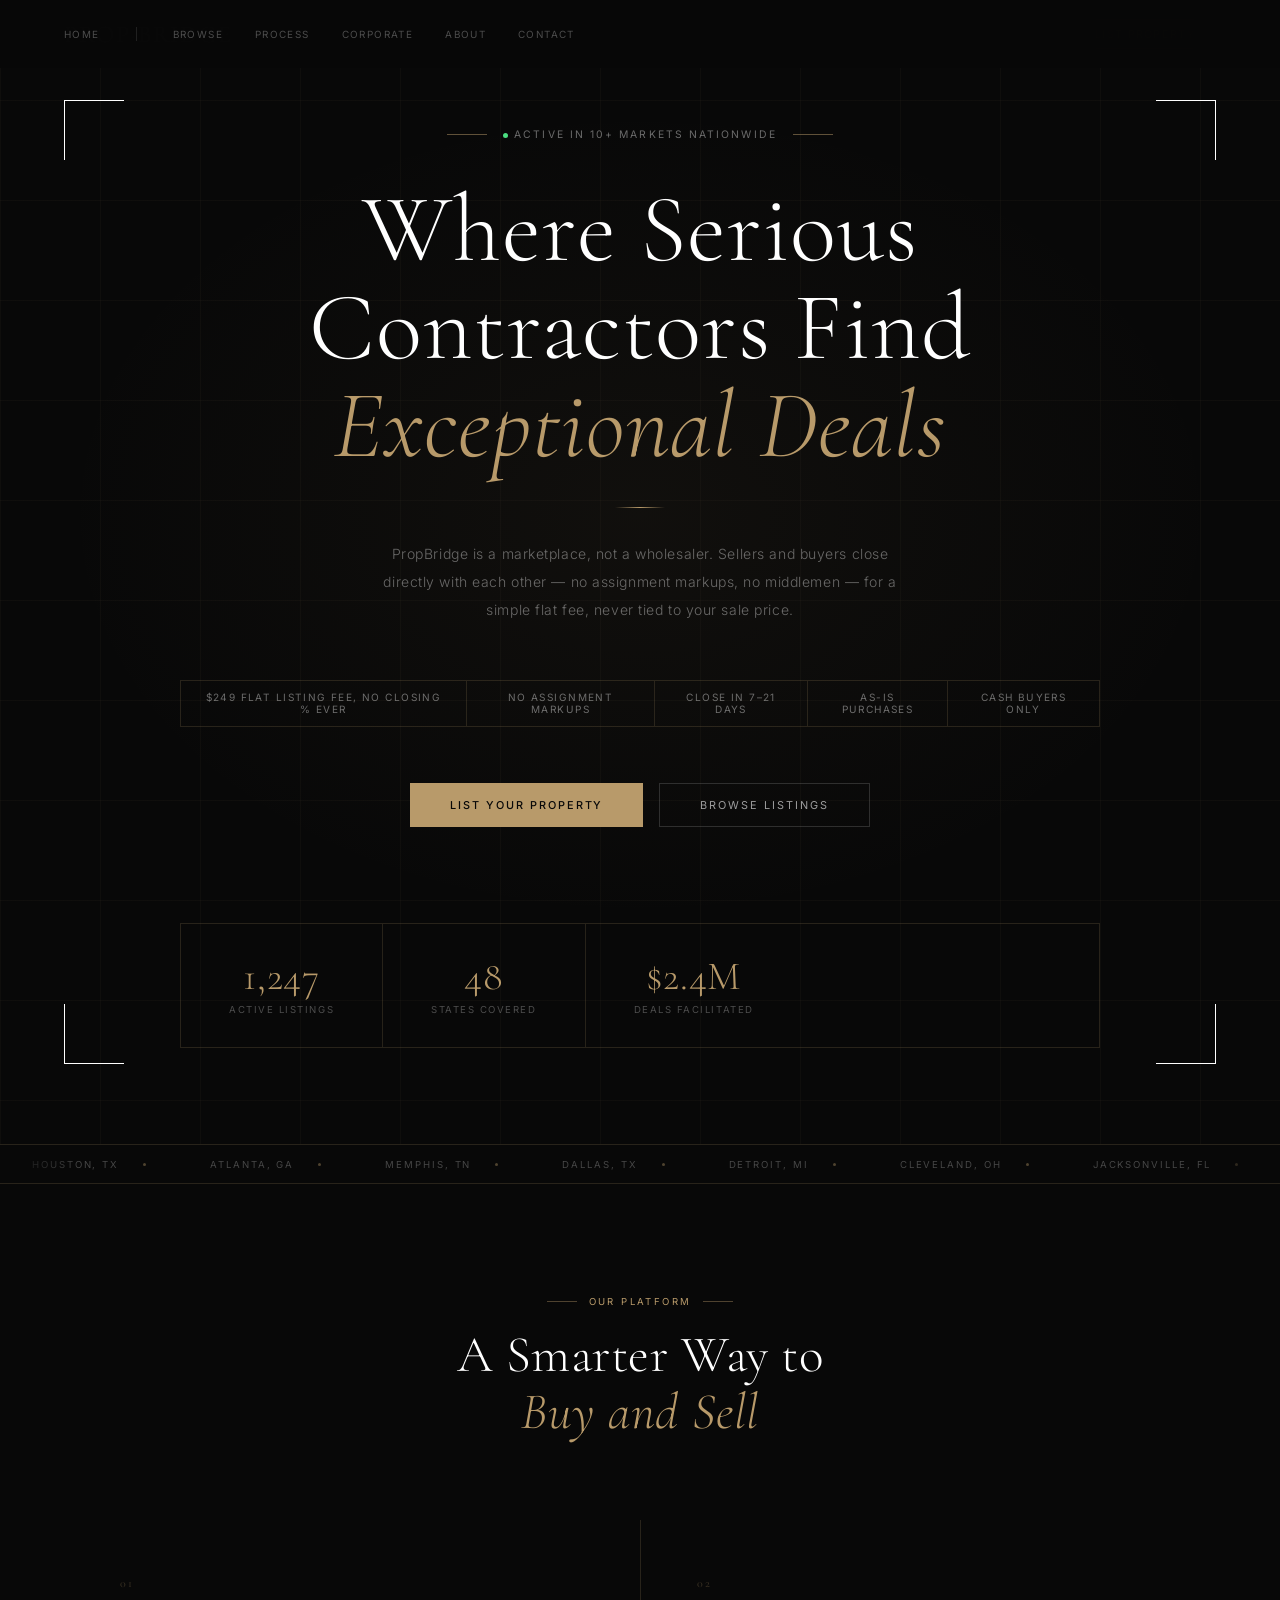
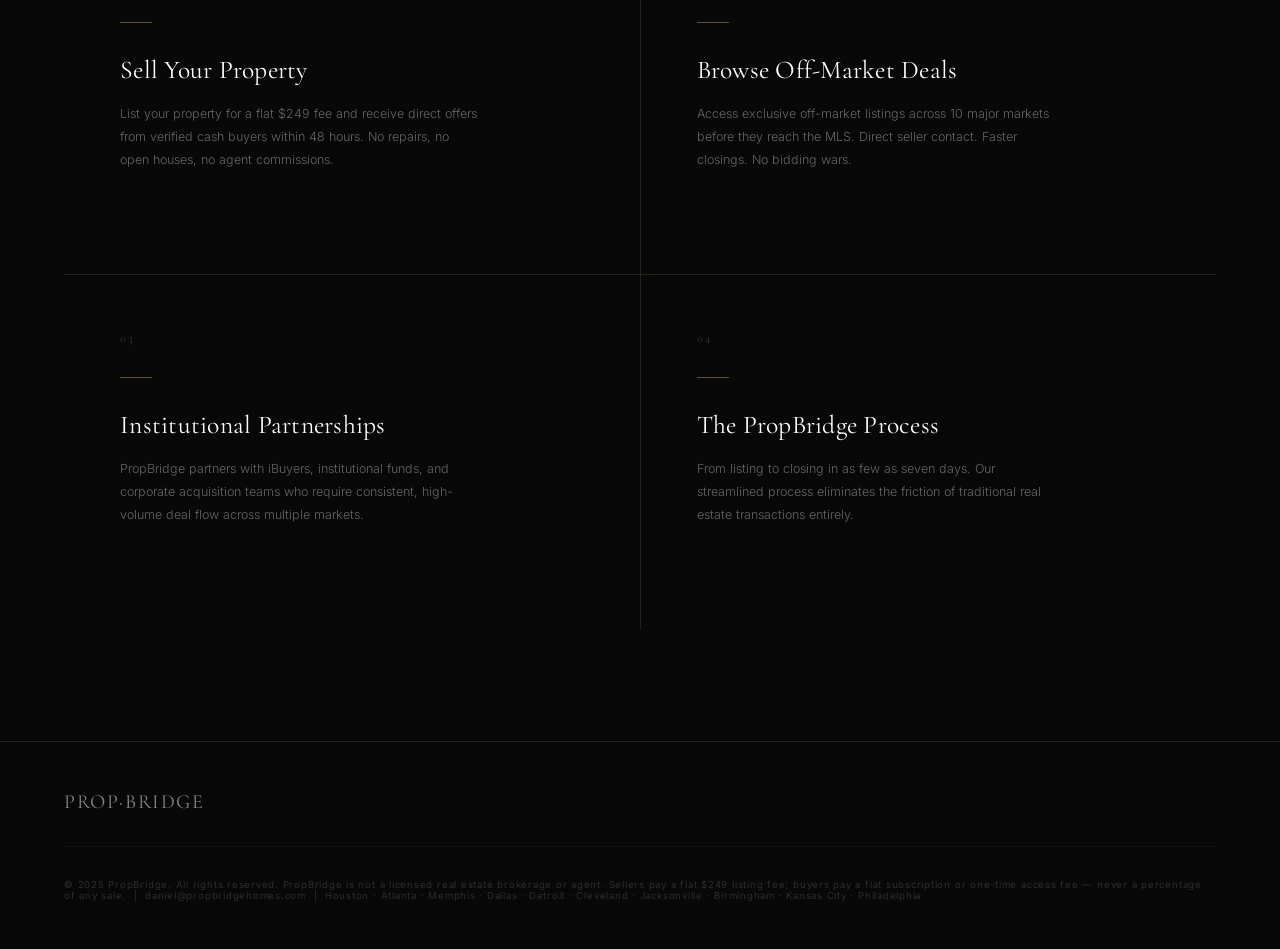
==== commit 52fbb9b6: "Add files via upload" ====
--- a/index.html
+++ b/index.html
@@ -4,7 +4,7 @@
 <meta charset="UTF-8">
 <meta name="viewport" content="width=device-width, initial-scale=1.0">
 <title>PropBridge — Off-Market Properties | Cash Buyers & Contractors</title>
-<meta name="description" content="PropBridge connects motivated home sellers with verified cash buyers and contractors nationwide. No agent fees. Close in 7-21 days. Free to list.">
+<meta name="description" content="PropBridge connects motivated home sellers with verified cash buyers and contractors nationwide. No agent commissions. Close in 7-21 days. Flat $249 listing fee.">
 <link rel="icon" type="image/svg+xml" href="/favicon.svg">
 <link href="https://fonts.googleapis.com/css2?family=Cormorant+Garamond:ital,wght@0,300;0,400;0,500;0,600;1,300;1,400;1,500&family=Inter:wght@300;400;500&display=swap" rel="stylesheet">
 <style>
@@ -260,7 +260,7 @@
         <span class="service-number">01</span>
         <div class="service-icon-line"></div>
         <h3>Sell Your Property</h3>
-        <p>List your property at no cost and receive direct offers from verified cash buyers within 48 hours. No repairs, no open houses, no agent commissions.</p>
+        <p>List your property for a flat $249 fee and receive direct offers from verified cash buyers within 48 hours. No repairs, no open houses, no agent commissions.</p>
         <span class="service-link">Begin listing <span class="service-link-arrow">→</span></span>
       </a>
 
--- a/modal.css
+++ b/modal.css
@@ -22,3 +22,5 @@
 .modal-success-line{width:40px;height:1px;background:var(--gold);margin:0 auto 2rem}
 .modal-success h3{font-family:var(--ff-h);font-size:1.75rem;font-weight:300;margin-bottom:0.75rem;color:var(--white)}
 .modal-success p{font-size:0.78rem;color:rgba(255,255,255,0.35);line-height:1.8;letter-spacing:0.03em}
+
+.pay-note{font-size:0.65rem!important;margin-top:1rem;color:rgba(255,255,255,0.25)!important}
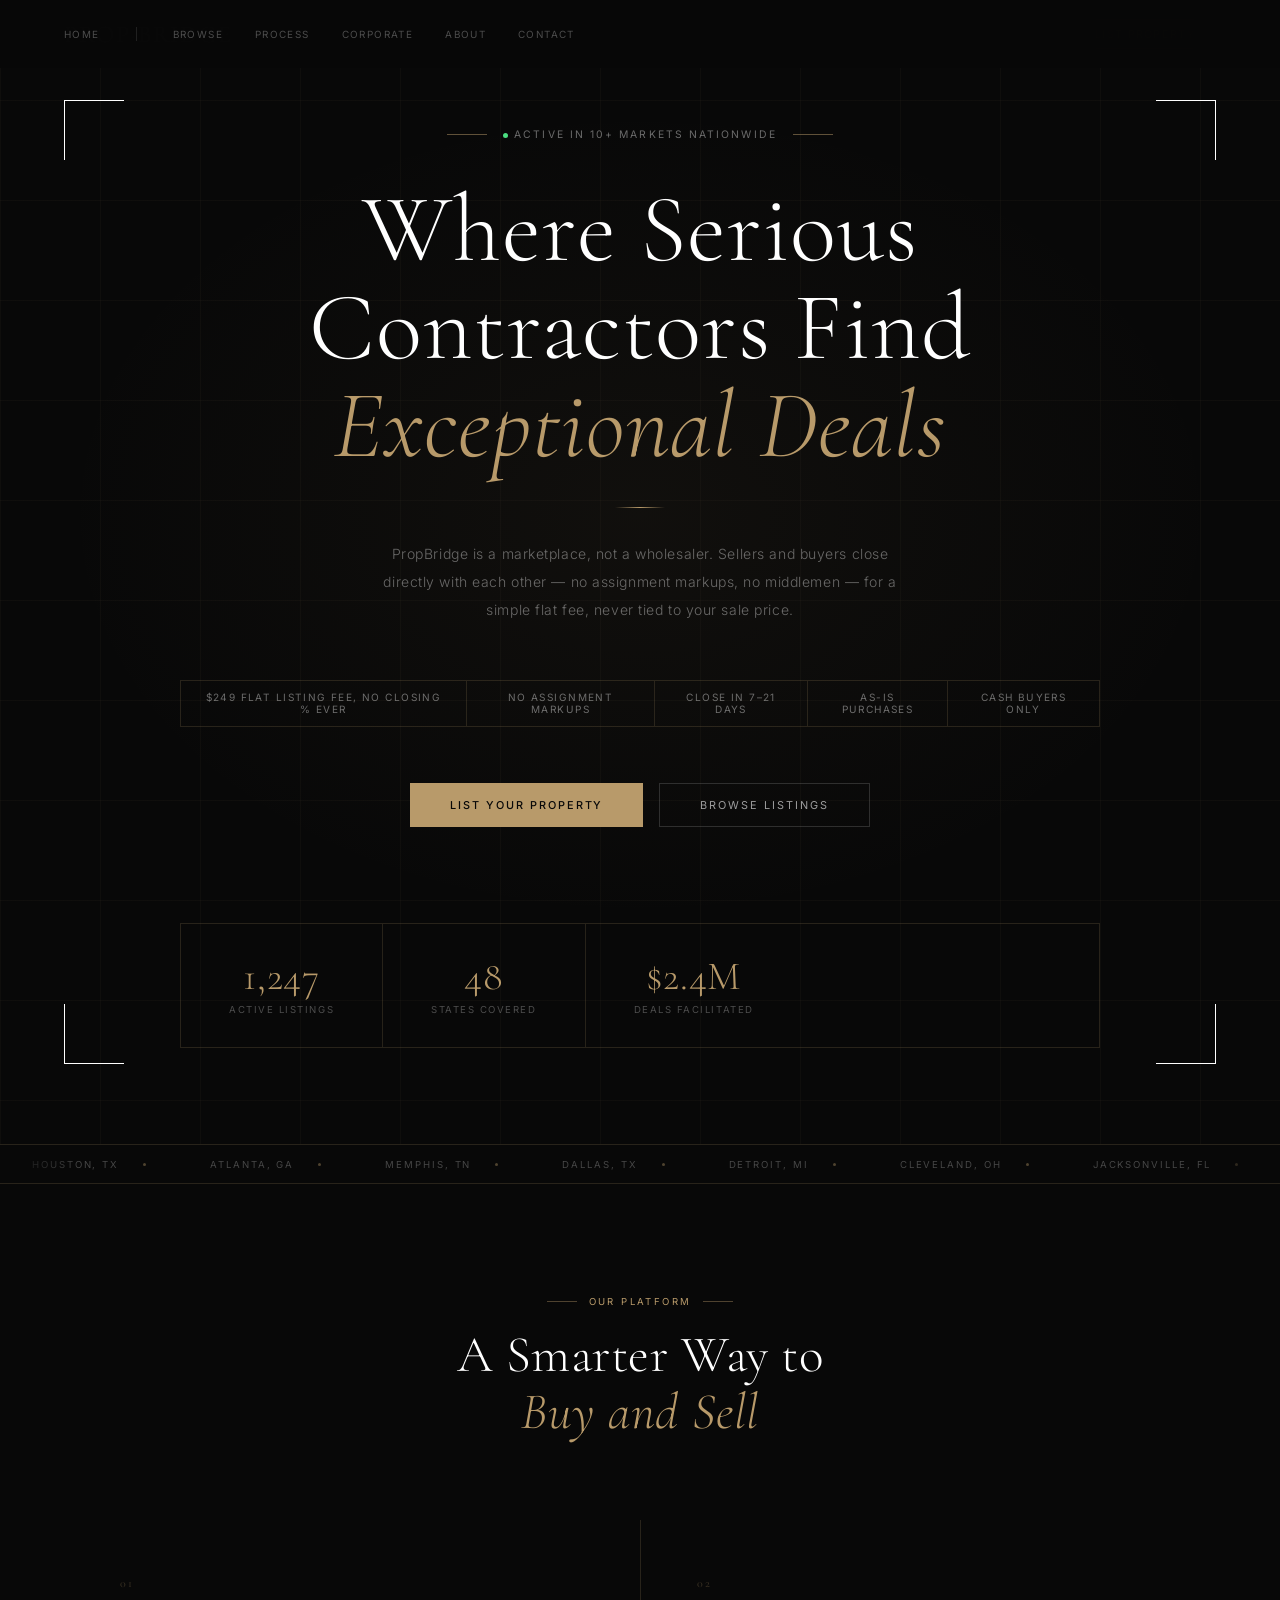
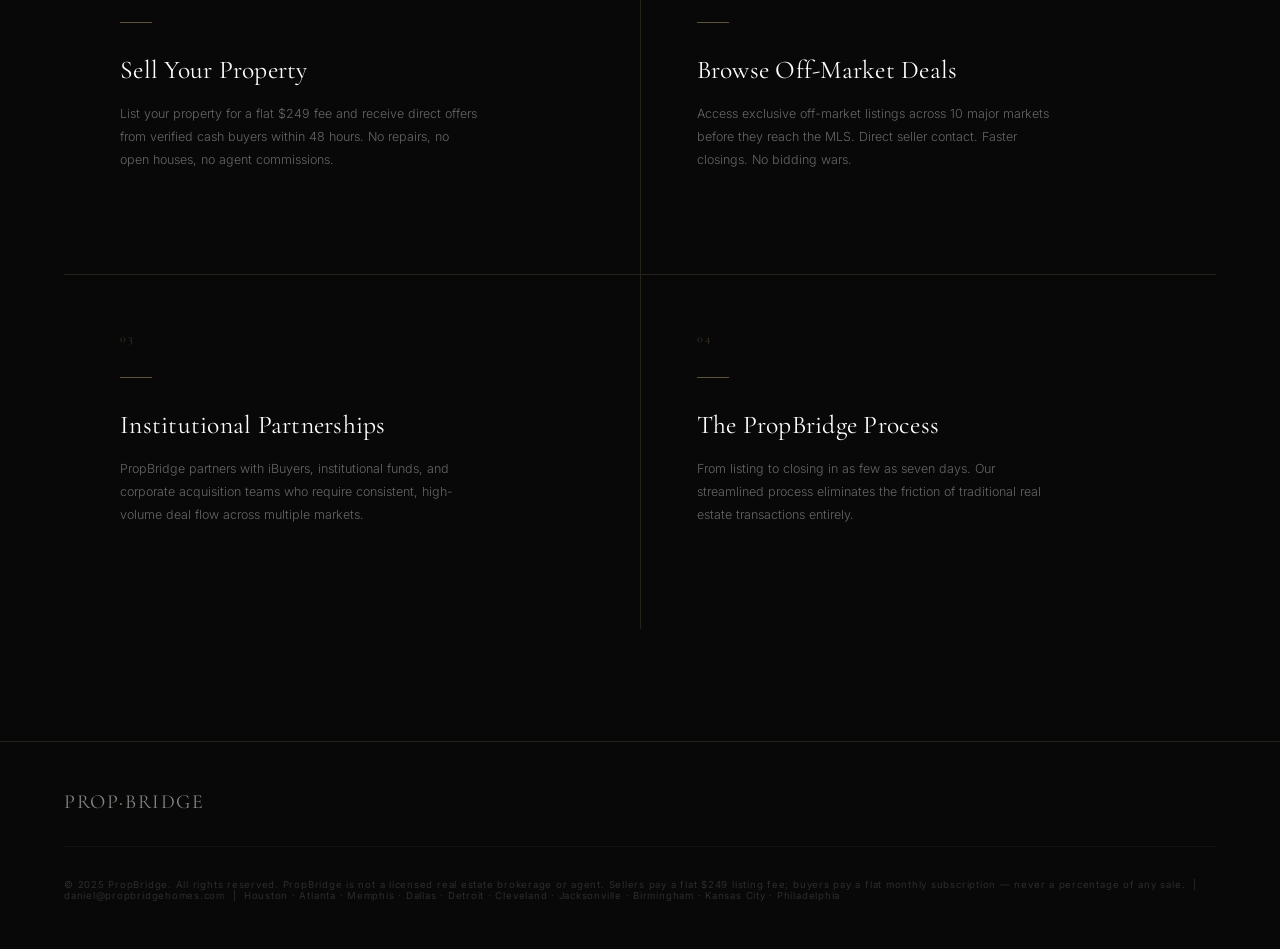
==== commit 182bf932: "Add files via upload" ====
--- a/index.html
+++ b/index.html
@@ -303,7 +303,7 @@
       <a href="/about.html">About</a>
       <a href="/contact.html">Contact</a>
     </nav>
-    <p class="footer-legal">© 2025 PropBridge. All rights reserved. PropBridge is not a licensed real estate brokerage or agent. Sellers pay a flat $249 listing fee; buyers pay a flat subscription or one-time access fee — never a percentage of any sale. &nbsp;|&nbsp; daniel@propbridgehomes.com &nbsp;|&nbsp; Houston · Atlanta · Memphis · Dallas · Detroit · Cleveland · Jacksonville · Birmingham · Kansas City · Philadelphia</p>
+    <p class="footer-legal">© 2025 PropBridge. All rights reserved. PropBridge is not a licensed real estate brokerage or agent. Sellers pay a flat $249 listing fee; buyers pay a flat monthly subscription — never a percentage of any sale. &nbsp;|&nbsp; daniel@propbridgehomes.com &nbsp;|&nbsp; Houston · Atlanta · Memphis · Dallas · Detroit · Cleveland · Jacksonville · Birmingham · Kansas City · Philadelphia</p>
   </div>
 </footer>
 
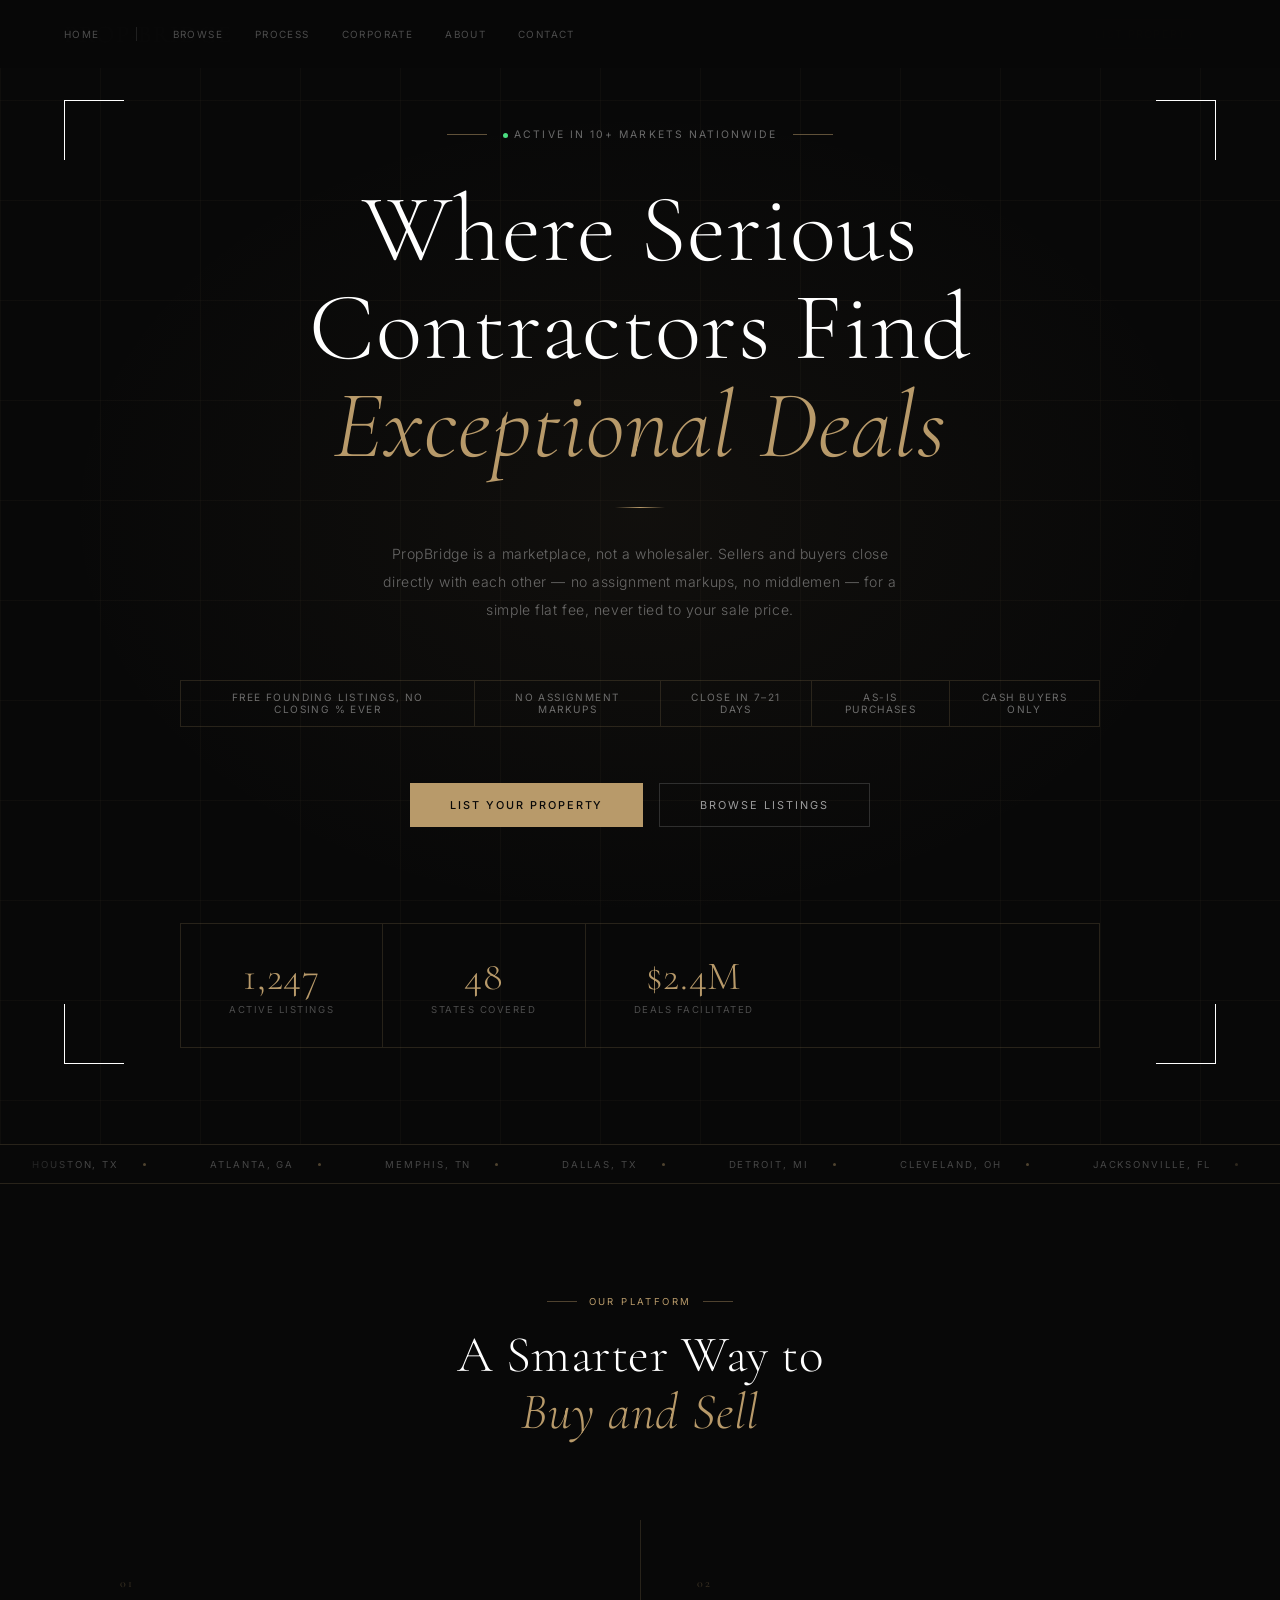
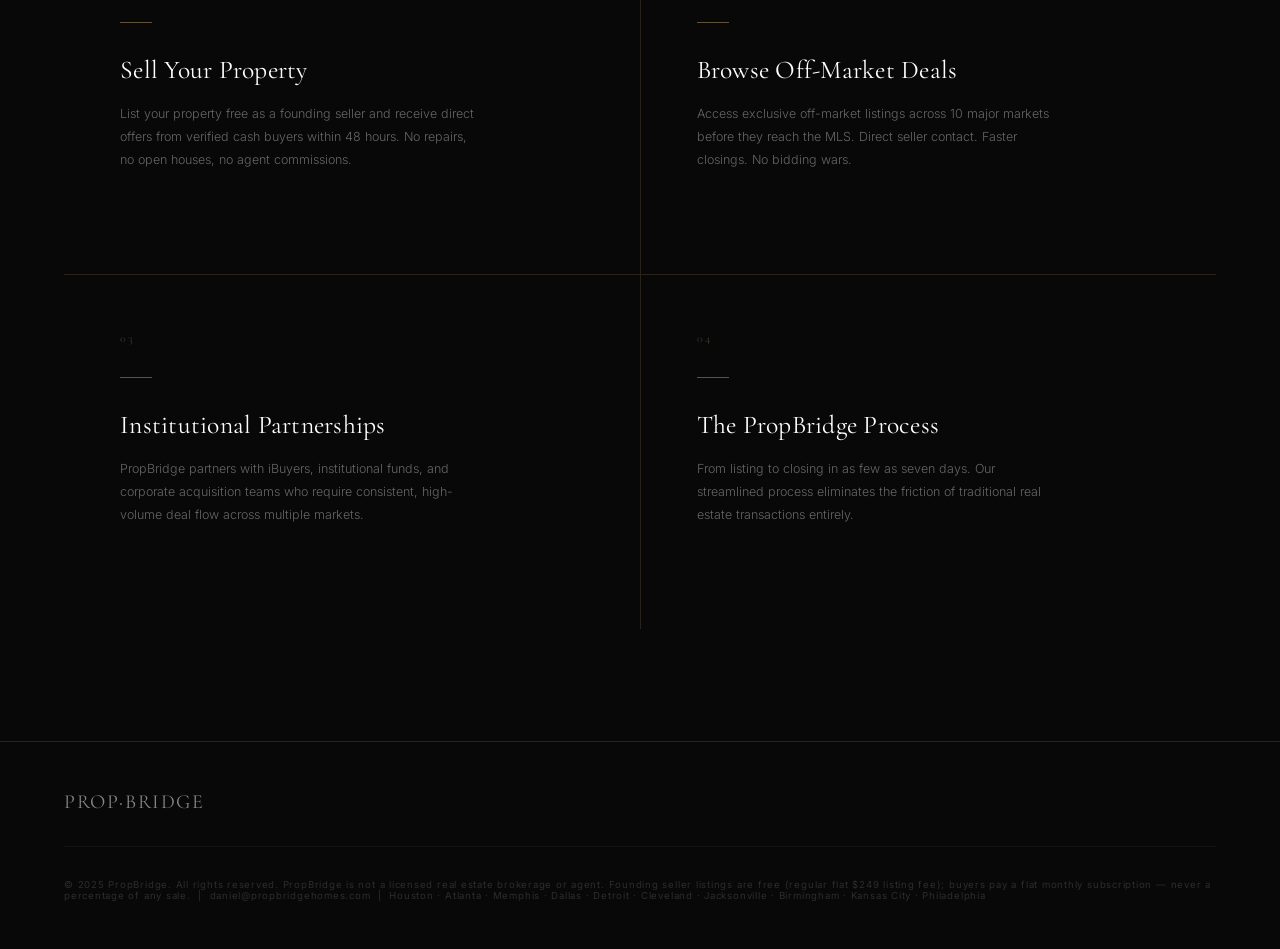
==== commit 74657f4c: "Add files via upload" ====
--- a/index.html
+++ b/index.html
@@ -4,7 +4,7 @@
 <meta charset="UTF-8">
 <meta name="viewport" content="width=device-width, initial-scale=1.0">
 <title>PropBridge — Off-Market Properties | Cash Buyers & Contractors</title>
-<meta name="description" content="PropBridge connects motivated home sellers with verified cash buyers and contractors nationwide. No agent commissions. Close in 7-21 days. Flat $249 listing fee.">
+<meta name="description" content="PropBridge connects motivated home sellers with verified cash buyers and contractors nationwide. No agent commissions. Close in 7-21 days. Free founding listings.">
 <link rel="icon" type="image/svg+xml" href="/favicon.svg">
 <link href="https://fonts.googleapis.com/css2?family=Cormorant+Garamond:ital,wght@0,300;0,400;0,500;0,600;1,300;1,400;1,500&family=Inter:wght@300;400;500&display=swap" rel="stylesheet">
 <style>
@@ -200,7 +200,7 @@
     <p class="hero-sub">PropBridge is a marketplace, not a wholesaler. Sellers and buyers close directly with each other — no assignment markups, no middlemen — for a simple flat fee, never tied to your sale price.</p>
 
     <div class="hero-attributes">
-      <div class="attr">$249 flat listing fee, no closing % ever</div>
+      <div class="attr">Free founding listings, no closing % ever</div>
       <div class="attr">No assignment markups</div>
       <div class="attr">Close in 7–21 days</div>
       <div class="attr">As-is purchases</div>
@@ -260,7 +260,7 @@
         <span class="service-number">01</span>
         <div class="service-icon-line"></div>
         <h3>Sell Your Property</h3>
-        <p>List your property for a flat $249 fee and receive direct offers from verified cash buyers within 48 hours. No repairs, no open houses, no agent commissions.</p>
+        <p>List your property free as a founding seller and receive direct offers from verified cash buyers within 48 hours. No repairs, no open houses, no agent commissions.</p>
         <span class="service-link">Begin listing <span class="service-link-arrow">→</span></span>
       </a>
 
@@ -303,7 +303,7 @@
       <a href="/about.html">About</a>
       <a href="/contact.html">Contact</a>
     </nav>
-    <p class="footer-legal">© 2025 PropBridge. All rights reserved. PropBridge is not a licensed real estate brokerage or agent. Sellers pay a flat $249 listing fee; buyers pay a flat monthly subscription — never a percentage of any sale. &nbsp;|&nbsp; daniel@propbridgehomes.com &nbsp;|&nbsp; Houston · Atlanta · Memphis · Dallas · Detroit · Cleveland · Jacksonville · Birmingham · Kansas City · Philadelphia</p>
+    <p class="footer-legal">© 2025 PropBridge. All rights reserved. PropBridge is not a licensed real estate brokerage or agent. Founding seller listings are free (regular flat $249 listing fee); buyers pay a flat monthly subscription — never a percentage of any sale. &nbsp;|&nbsp; daniel@propbridgehomes.com &nbsp;|&nbsp; Houston · Atlanta · Memphis · Dallas · Detroit · Cleveland · Jacksonville · Birmingham · Kansas City · Philadelphia</p>
   </div>
 </footer>
 
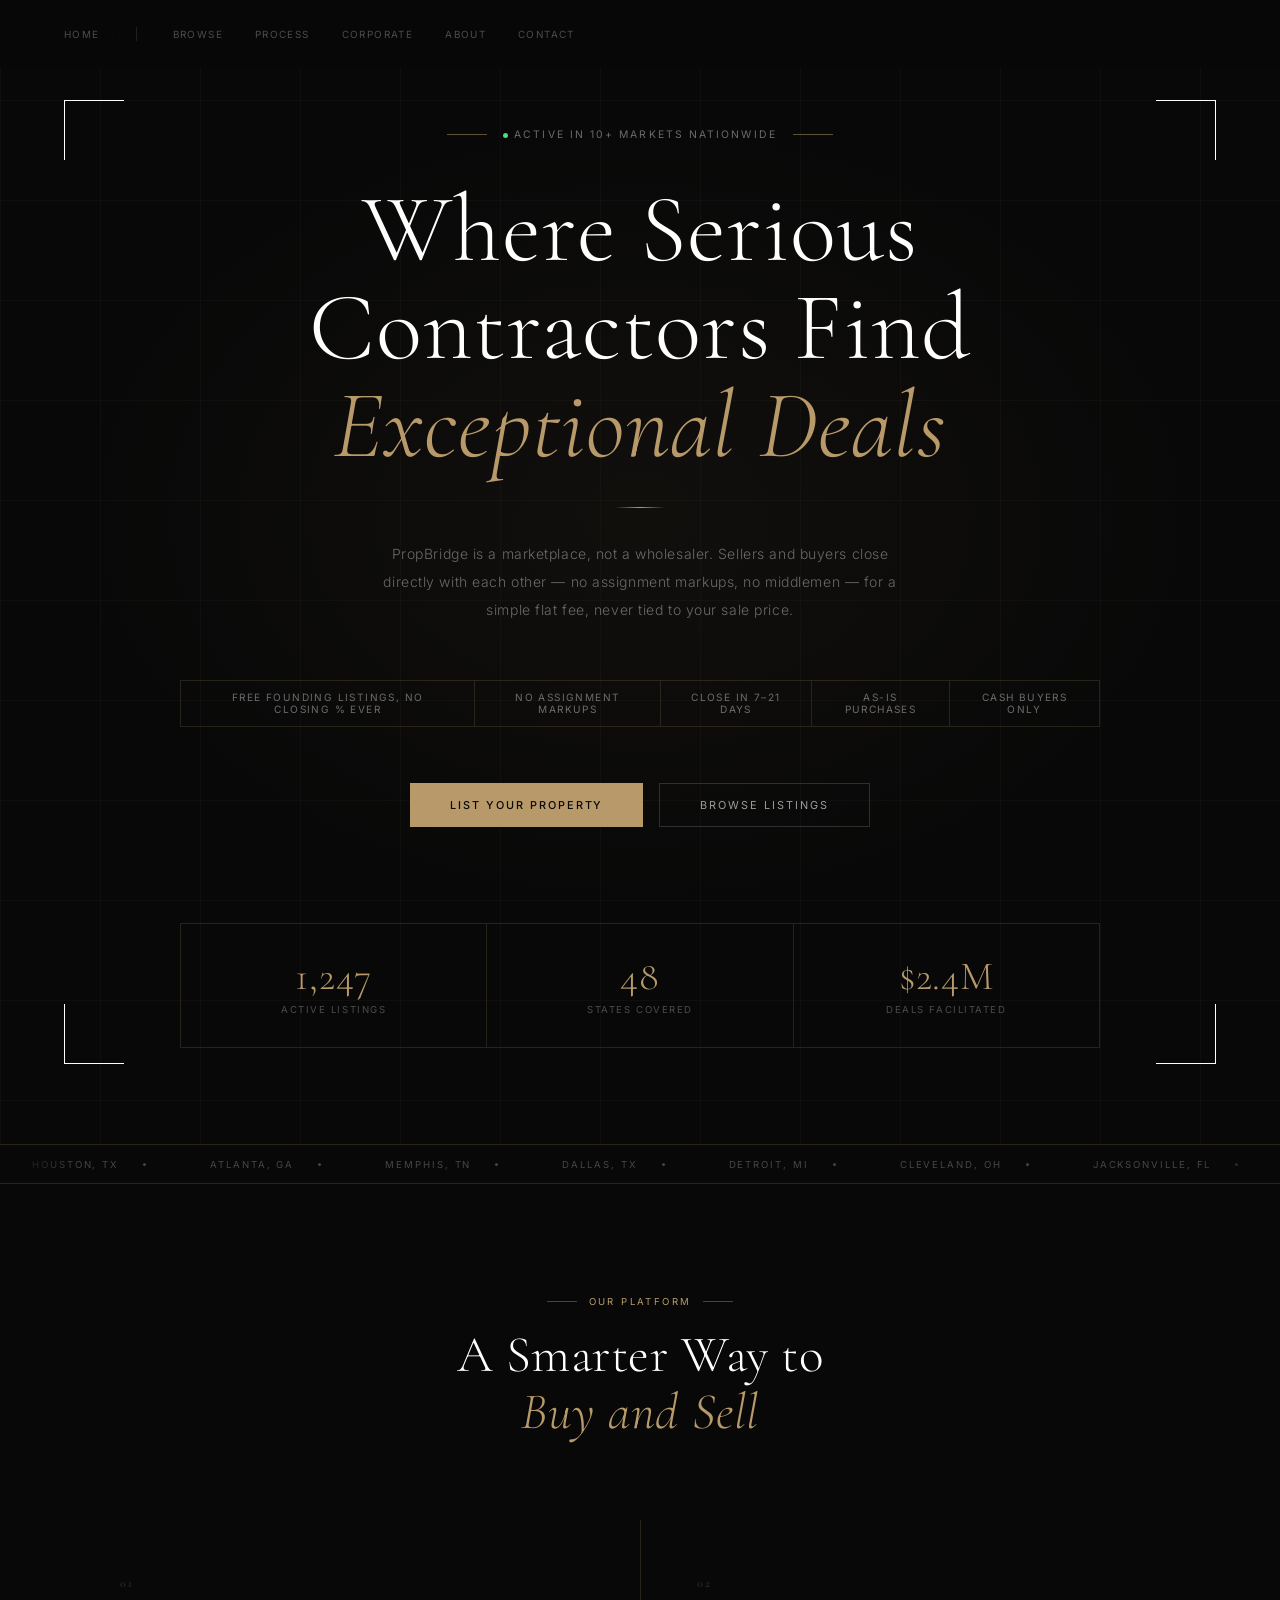
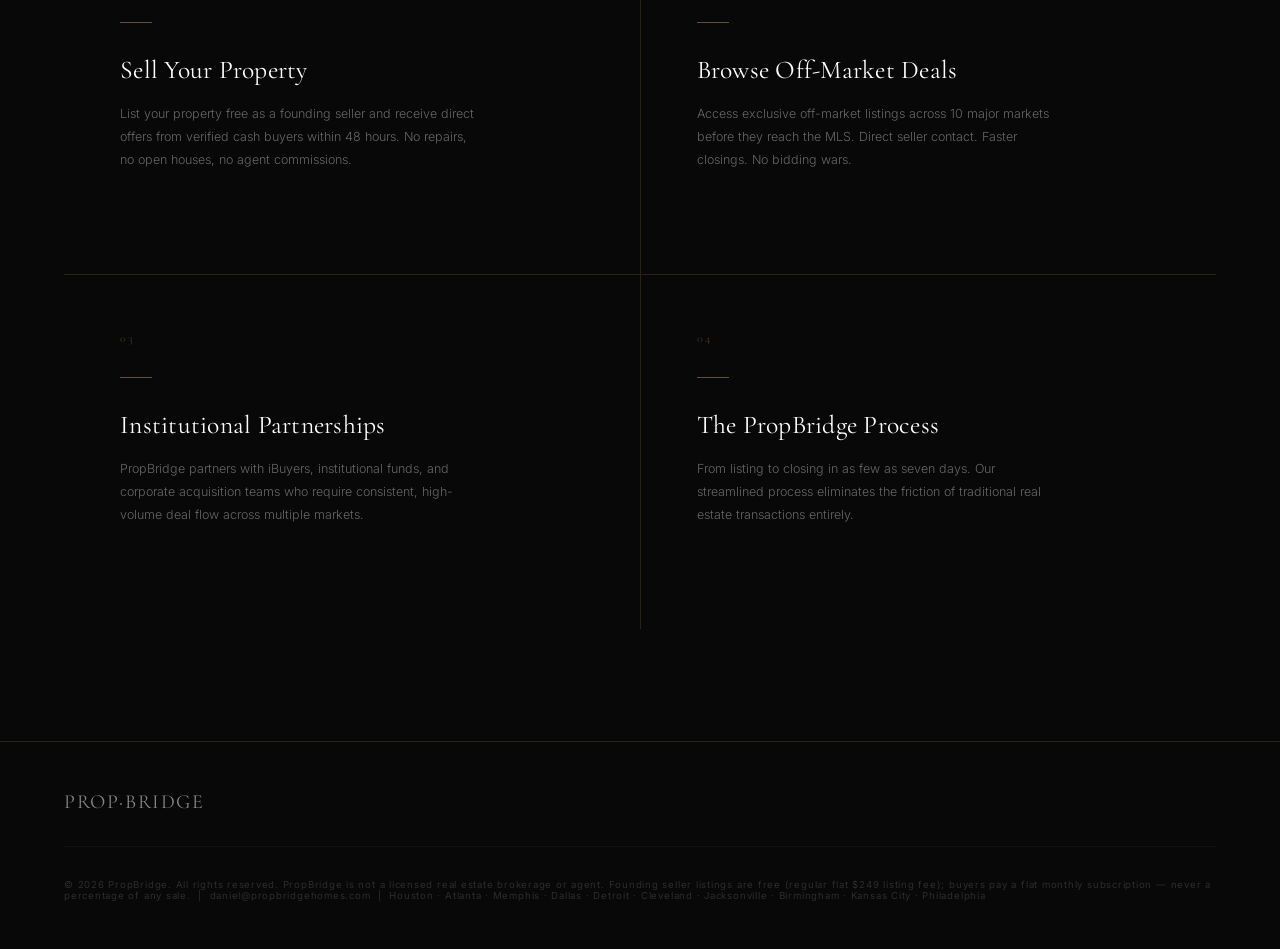
==== commit 4f279de3: "Add files via upload" ====
--- a/index.html
+++ b/index.html
@@ -73,8 +73,8 @@
 .btn-secondary{background:transparent;color:rgba(255,255,255,0.6);padding:0.9rem 2.5rem;font-size:0.68rem;font-weight:400;letter-spacing:0.18em;text-transform:uppercase;border:1px solid rgba(255,255,255,0.15);cursor:pointer;font-family:var(--ff-b);transition:all 0.3s;text-decoration:none;display:inline-block}
 .btn-secondary:hover{color:var(--white);border-color:rgba(255,255,255,0.35)}
 
-.hero-stats{display:flex;gap:0;border:1px solid var(--border)}
-.stat{padding:2rem 3rem;border-right:1px solid var(--border);text-align:center}
+.hero-stats{display:flex;justify-content:center;gap:0;border:1px solid var(--border)}
+.stat{flex:1;padding:2rem 3rem;border-right:1px solid var(--border);text-align:center;display:flex;flex-direction:column;align-items:center;justify-content:center}
 .stat:last-child{border-right:none}
 .stat-n{font-family:var(--ff-h);font-size:2.5rem;font-weight:300;color:var(--gold);line-height:1;letter-spacing:0.02em}
 .stat-l{font-size:0.6rem;font-weight:400;letter-spacing:0.16em;text-transform:uppercase;color:rgba(255,255,255,0.28);margin-top:8px}
@@ -303,7 +303,7 @@
       <a href="/about.html">About</a>
       <a href="/contact.html">Contact</a>
     </nav>
-    <p class="footer-legal">© 2025 PropBridge. All rights reserved. PropBridge is not a licensed real estate brokerage or agent. Founding seller listings are free (regular flat $249 listing fee); buyers pay a flat monthly subscription — never a percentage of any sale. &nbsp;|&nbsp; daniel@propbridgehomes.com &nbsp;|&nbsp; Houston · Atlanta · Memphis · Dallas · Detroit · Cleveland · Jacksonville · Birmingham · Kansas City · Philadelphia</p>
+    <p class="footer-legal">© 2026 PropBridge. All rights reserved. PropBridge is not a licensed real estate brokerage or agent. Founding seller listings are free (regular flat $249 listing fee); buyers pay a flat monthly subscription — never a percentage of any sale. &nbsp;|&nbsp; daniel@propbridgehomes.com &nbsp;|&nbsp; Houston · Atlanta · Memphis · Dallas · Detroit · Cleveland · Jacksonville · Birmingham · Kansas City · Philadelphia</p>
   </div>
 </footer>
 
